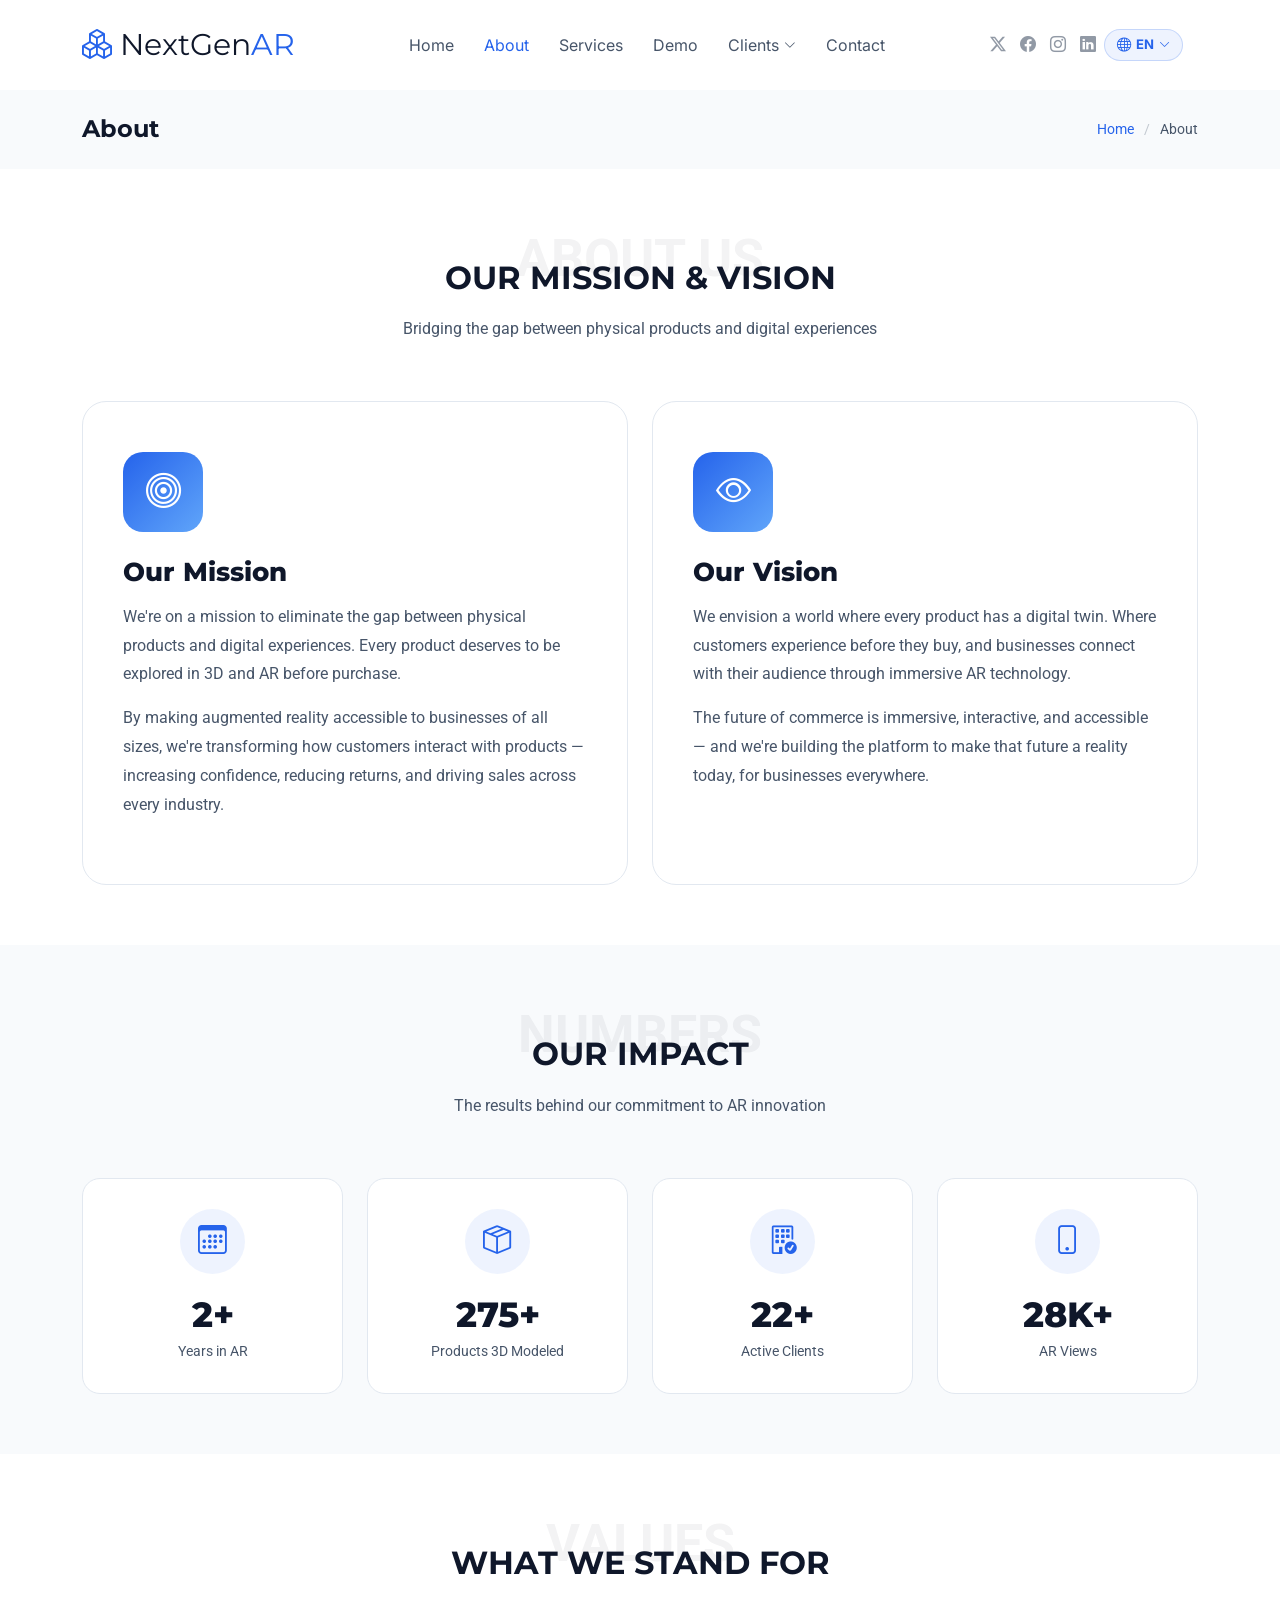
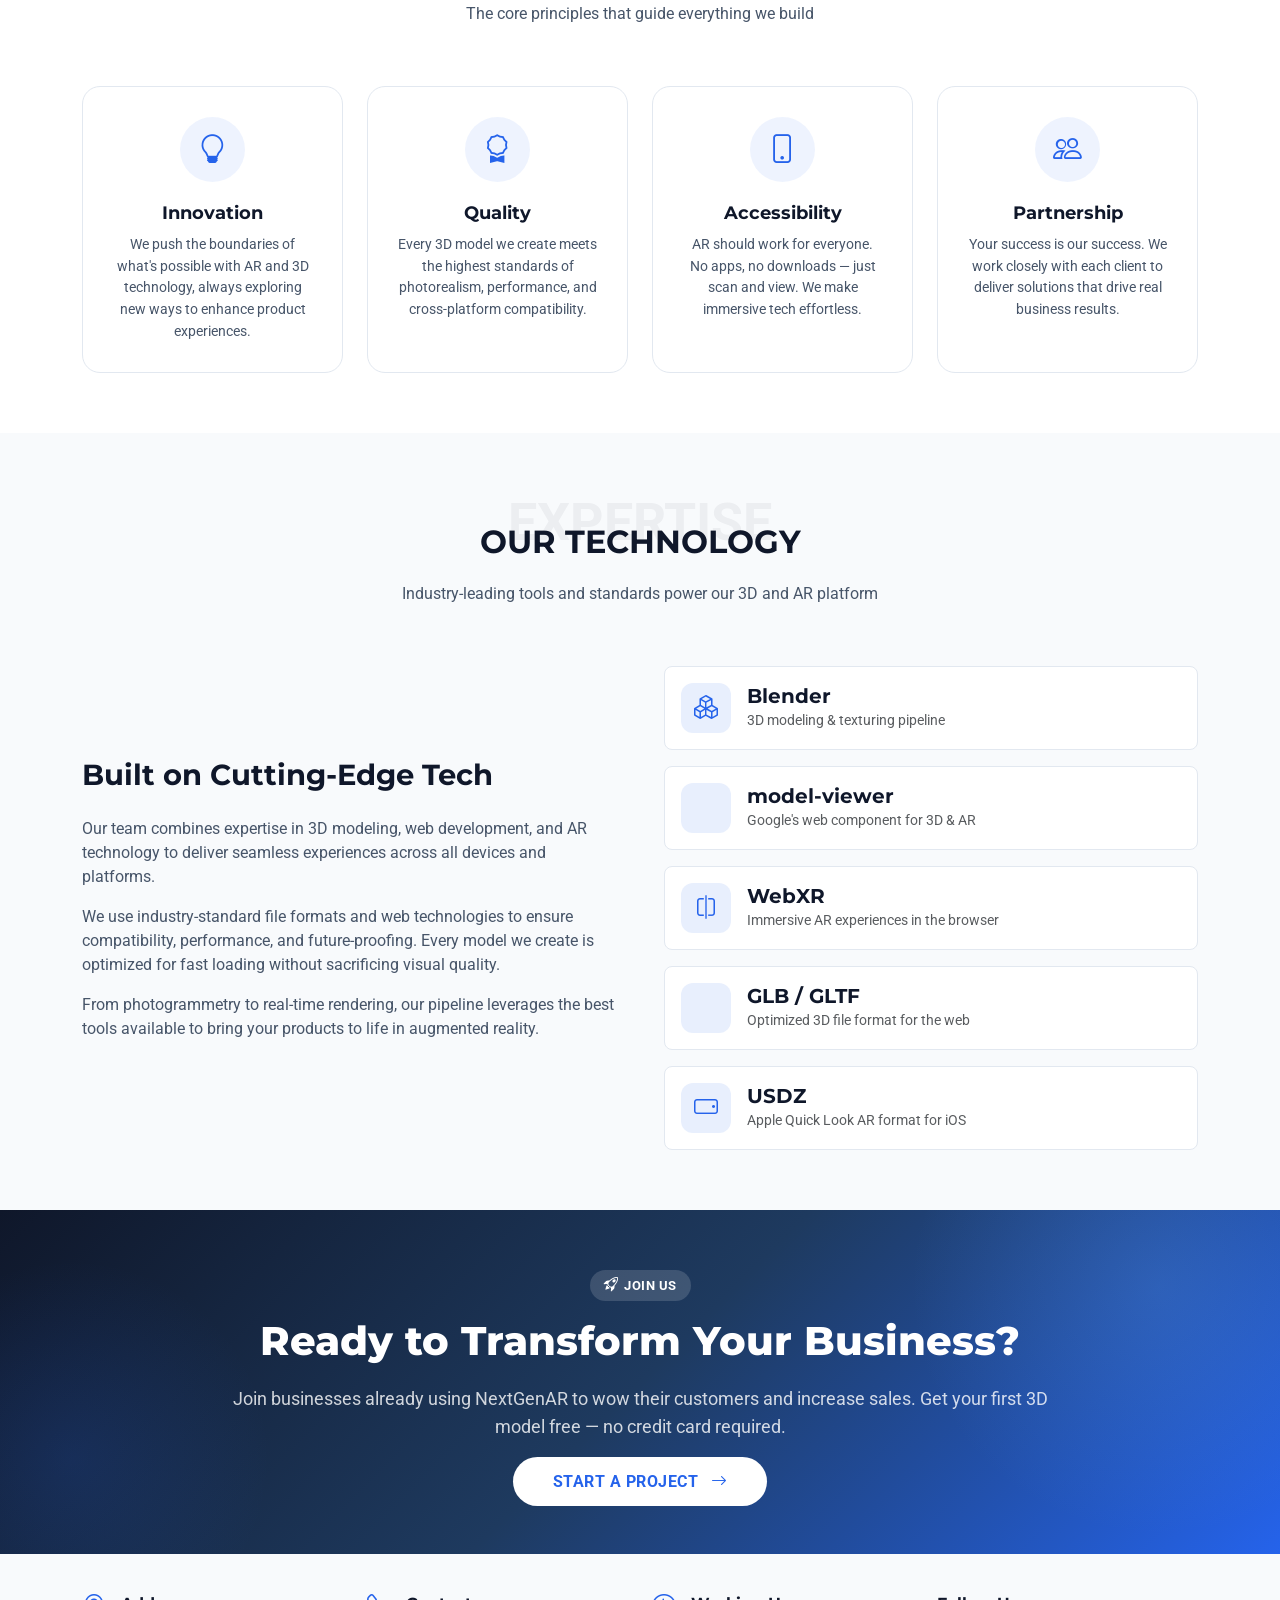
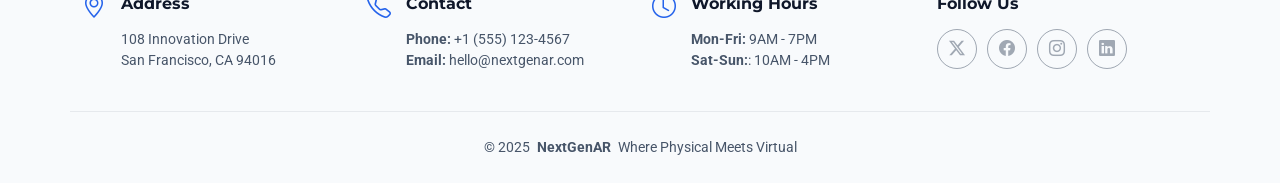
==== about.html @ 44d92f5b "Initial commit: NGAR web project" ====
<!DOCTYPE html>
<html lang="en">
<head>
  <meta charset="utf-8">
  <meta content="width=device-width, initial-scale=1.0" name="viewport">
  <title>About — NextGenAR</title>
  <meta name="description" content="Learn about NextGenAR's mission to bridge physical products and digital experiences through 3D and AR technology.">
  <meta name="keywords" content="3D visualization, augmented reality, WebAR, QR code AR, 3D product viewer, SaaS platform">

  <link href="assets/img/favicon.png" rel="icon">
  <link href="assets/img/apple-touch-icon.png" rel="apple-touch-icon">
  <link href="https://fonts.googleapis.com" rel="preconnect">
  <link href="https://fonts.gstatic.com" rel="preconnect" crossorigin>
  <link href="https://fonts.googleapis.com/css2?family=Roboto:ital,wght@0,100;0,300;0,400;0,500;0,700;0,900;1,100;1,300;1,400;1,500;1,700;1,900&family=Montserrat:ital,wght@0,100;0,200;0,300;0,400;0,500;0,600;0,700;0,800;0,900;1,100;1,200;1,300;1,400;1,500;1,600;1,700;1,800;1,900&family=Inter:wght@100;200;300;400;500;600;700;800;900&display=swap" rel="stylesheet">
  <link href="assets/vendor/bootstrap/css/bootstrap.min.css" rel="stylesheet">
  <link href="assets/vendor/bootstrap-icons/bootstrap-icons.css" rel="stylesheet">
  <link href="assets/vendor/aos/aos.css" rel="stylesheet">
  <link href="assets/vendor/glightbox/css/glightbox.min.css" rel="stylesheet">
  <link href="assets/vendor/swiper/swiper-bundle.min.css" rel="stylesheet">
  <link href="assets/css/main.css" rel="stylesheet">
</head>

<body class="about-page">

  <header id="header" class="header d-flex align-items-center sticky-top">
    <div class="container position-relative d-flex align-items-center justify-content-between">
      <a href="index.html" class="logo d-flex align-items-center me-auto me-xl-0">
        <h1 class="sitename"><i class="bi bi-boxes text-primary"></i> NextGen<span class="text-primary">AR</span></h1>
      </a>
      <nav id="navmenu" class="navmenu">
        <ul>
          <li><a href="index.html" data-i18n="nav.home">Home</a></li>
          <li><a href="about.html" class="active" data-i18n="nav.about">About</a></li>
          <li><a href="services.html" data-i18n="nav.services">Services</a></li>
          <li><a href="demo.html" data-i18n="nav.demo">Demo</a></li>
          <li class="dropdown"><a href="#"><span data-i18n="nav.clients">Clients</span> <i class="bi bi-chevron-down toggle-dropdown"></i></a>
            <ul>
              <li><a href="clients/atlas-furniture.html"><i class="bi bi-shop me-2"></i>Atlas Furniture</a></li>
              <li><a href="clients/modern-decor.html"><i class="bi bi-house-heart me-2"></i>Modern Decor</a></li>
              <li><a href="clients/luxury-home.html"><i class="bi bi-gem me-2"></i>Luxury Home</a></li>
              <li><a href="clients/auto-showroom.html"><i class="bi bi-car-front me-2"></i>Auto Showroom</a></li>
            </ul>
          </li>
          <li><a href="contact.html" data-i18n="nav.contact">Contact</a></li>
        </ul>
        <i class="mobile-nav-toggle d-xl-none bi bi-list"></i>
      </nav>
      <div class="header-social-links">
        <a href="#" class="twitter"><i class="bi bi-twitter-x"></i></a>
        <a href="#" class="facebook"><i class="bi bi-facebook"></i></a>
        <a href="#" class="instagram"><i class="bi bi-instagram"></i></a>
        <a href="#" class="linkedin"><i class="bi bi-linkedin"></i></a>
        <div class="language-switcher">
          <button class="lang-btn" type="button">
            <i class="bi bi-globe"></i>
            <span class="current-lang">EN</span>
            <i class="bi bi-chevron-down" style="font-size:0.7rem;"></i>
          </button>
          <ul class="lang-dropdown">
            <li><a href="#" data-lang="en" class="active"><span class="lang-flag">🇬🇧</span> English</a></li>
            <li><a href="#" data-lang="fr"><span class="lang-flag">🇫🇷</span> Français</a></li>
            <li><a href="#" data-lang="ar"><span class="lang-flag">🇸🇦</span> العربية</a></li>
          </ul>
        </div>
      </div>
    </div>
  </header>

  <main class="main">

    <!-- Page Title -->
    <div class="page-title light-background">
      <div class="container d-lg-flex justify-content-between align-items-center">
        <h1 class="mb-2 mb-lg-0">About</h1>
        <nav class="breadcrumbs">
          <ol>
            <li><a href="index.html">Home</a></li>
            <li class="current">About</li>
          </ol>
        </nav>
      </div>
    </div><!-- End Page Title -->

    <!-- Mission & Vision Section -->
    <section id="mission" class="section">
      <div class="container section-title" data-aos="fade-up">
        <span class="description-title">About Us</span>
        <h2>Our Mission &amp; Vision</h2>
        <p>Bridging the gap between physical products and digital experiences</p>
      </div>

      <div class="container" data-aos="fade-up" data-aos-delay="100">
        <div class="row g-4">
          <div class="col-lg-6" data-aos="fade-up" data-aos-delay="200">
            <div class="mission-card">
              <div class="mission-icon">
                <i class="bi bi-bullseye"></i>
              </div>
              <h3>Our Mission</h3>
              <p>We're on a mission to eliminate the gap between physical products and digital experiences. Every product deserves to be explored in 3D and AR before purchase.</p>
              <p>By making augmented reality accessible to businesses of all sizes, we're transforming how customers interact with products — increasing confidence, reducing returns, and driving sales across every industry.</p>
            </div>
          </div>

          <div class="col-lg-6" data-aos="fade-up" data-aos-delay="300">
            <div class="mission-card">
              <div class="mission-icon">
                <i class="bi bi-eye"></i>
              </div>
              <h3>Our Vision</h3>
              <p>We envision a world where every product has a digital twin. Where customers experience before they buy, and businesses connect with their audience through immersive AR technology.</p>
              <p>The future of commerce is immersive, interactive, and accessible — and we're building the platform to make that future a reality today, for businesses everywhere.</p>
            </div>
          </div>
        </div>
      </div>
    </section><!-- /Mission & Vision Section -->

    <!-- Stats Section -->
    <section id="stats" class="section light-background">
      <div class="container section-title" data-aos="fade-up">
        <span class="description-title">Numbers</span>
        <h2>Our Impact</h2>
        <p>The results behind our commitment to AR innovation</p>
      </div>

      <div class="container" data-aos="fade-up" data-aos-delay="100">
        <div class="row g-4">
          <div class="col-lg-3 col-md-6" data-aos="fade-up" data-aos-delay="100">
            <div class="value-card">
              <div class="value-icon"><i class="bi bi-calendar3"></i></div>
              <h4 style="font-size: 2.2rem; font-weight: 800; color: var(--heading-color); margin-bottom: 5px;"><span data-purecounter-start="0" data-purecounter-end="3" data-purecounter-duration="1" class="purecounter"></span>+</h4>
              <p>Years in AR</p>
            </div>
          </div>

          <div class="col-lg-3 col-md-6" data-aos="fade-up" data-aos-delay="200">
            <div class="value-card">
              <div class="value-icon"><i class="bi bi-box-seam"></i></div>
              <h4 style="font-size: 2.2rem; font-weight: 800; color: var(--heading-color); margin-bottom: 5px;"><span data-purecounter-start="0" data-purecounter-end="500" data-purecounter-duration="1" class="purecounter"></span>+</h4>
              <p>Products 3D Modeled</p>
            </div>
          </div>

          <div class="col-lg-3 col-md-6" data-aos="fade-up" data-aos-delay="300">
            <div class="value-card">
              <div class="value-icon"><i class="bi bi-building-check"></i></div>
              <h4 style="font-size: 2.2rem; font-weight: 800; color: var(--heading-color); margin-bottom: 5px;"><span data-purecounter-start="0" data-purecounter-end="40" data-purecounter-duration="1" class="purecounter"></span>+</h4>
              <p>Active Clients</p>
            </div>
          </div>

          <div class="col-lg-3 col-md-6" data-aos="fade-up" data-aos-delay="400">
            <div class="value-card">
              <div class="value-icon"><i class="bi bi-phone"></i></div>
              <h4 style="font-size: 2.2rem; font-weight: 800; color: var(--heading-color); margin-bottom: 5px;"><span data-purecounter-start="0" data-purecounter-end="50" data-purecounter-duration="1" class="purecounter"></span>K+</h4>
              <p>AR Views</p>
            </div>
          </div>
        </div>
      </div>
    </section><!-- /Stats Section -->

    <!-- Values Section -->
    <section id="values" class="section">
      <div class="container section-title" data-aos="fade-up">
        <span class="description-title">Values</span>
        <h2>What We Stand For</h2>
        <p>The core principles that guide everything we build</p>
      </div>

      <div class="container" data-aos="fade-up" data-aos-delay="100">
        <div class="row g-4">
          <div class="col-lg-3 col-md-6" data-aos="fade-up" data-aos-delay="100">
            <div class="value-card">
              <div class="value-icon"><i class="bi bi-lightbulb"></i></div>
              <h4>Innovation</h4>
              <p>We push the boundaries of what's possible with AR and 3D technology, always exploring new ways to enhance product experiences.</p>
            </div>
          </div>

          <div class="col-lg-3 col-md-6" data-aos="fade-up" data-aos-delay="200">
            <div class="value-card">
              <div class="value-icon"><i class="bi bi-award"></i></div>
              <h4>Quality</h4>
              <p>Every 3D model we create meets the highest standards of photorealism, performance, and cross-platform compatibility.</p>
            </div>
          </div>

          <div class="col-lg-3 col-md-6" data-aos="fade-up" data-aos-delay="300">
            <div class="value-card">
              <div class="value-icon"><i class="bi bi-phone"></i></div>
              <h4>Accessibility</h4>
              <p>AR should work for everyone. No apps, no downloads — just scan and view. We make immersive tech effortless.</p>
            </div>
          </div>

          <div class="col-lg-3 col-md-6" data-aos="fade-up" data-aos-delay="400">
            <div class="value-card">
              <div class="value-icon"><i class="bi bi-people"></i></div>
              <h4>Partnership</h4>
              <p>Your success is our success. We work closely with each client to deliver solutions that drive real business results.</p>
            </div>
          </div>
        </div>
      </div>
    </section><!-- /Values Section -->

    <!-- Technology Section -->
    <section id="technology" class="section light-background">
      <div class="container section-title" data-aos="fade-up">
        <span class="description-title">Expertise</span>
        <h2>Our Technology</h2>
        <p>Industry-leading tools and standards power our 3D and AR platform</p>
      </div>

      <div class="container" data-aos="fade-up" data-aos-delay="100">
        <div class="row g-5 align-items-center">
          <div class="col-lg-6" data-aos="fade-right" data-aos-delay="200">
            <h3 style="font-size: 1.8rem; font-weight: 700; margin-bottom: 1.5rem;">Built on Cutting-Edge Tech</h3>
            <p class="mb-3">Our team combines expertise in 3D modeling, web development, and AR technology to deliver seamless experiences across all devices and platforms.</p>
            <p class="mb-3">We use industry-standard file formats and web technologies to ensure compatibility, performance, and future-proofing. Every model we create is optimized for fast loading without sacrificing visual quality.</p>
            <p>From photogrammetry to real-time rendering, our pipeline leverages the best tools available to bring your products to life in augmented reality.</p>
          </div>

          <div class="col-lg-6" data-aos="fade-left" data-aos-delay="300">
            <div class="row g-3">
              <div class="col-12">
                <div class="d-flex align-items-center p-3 rounded-3" style="background: #fff; border: 1px solid #e2e8f0;">
                  <div class="flex-shrink-0 d-flex align-items-center justify-content-center" style="width: 50px; height: 50px; border-radius: 12px; background: rgba(37, 99, 235, 0.1); color: var(--accent-color); font-size: 1.5rem;">
                    <i class="bi bi-boxes"></i>
                  </div>
                  <div class="ms-3">
                    <h5 class="mb-0" style="font-weight: 700;">Blender</h5>
                    <small class="text-muted">3D modeling &amp; texturing pipeline</small>
                  </div>
                </div>
              </div>

              <div class="col-12">
                <div class="d-flex align-items-center p-3 rounded-3" style="background: #fff; border: 1px solid #e2e8f0;">
                  <div class="flex-shrink-0 d-flex align-items-center justify-content-center" style="width: 50px; height: 50px; border-radius: 12px; background: rgba(37, 99, 235, 0.1); color: var(--accent-color); font-size: 1.5rem;">
                    <i class="bi bi-cube"></i>
                  </div>
                  <div class="ms-3">
                    <h5 class="mb-0" style="font-weight: 700;">model-viewer</h5>
                    <small class="text-muted">Google's web component for 3D &amp; AR</small>
                  </div>
                </div>
              </div>

              <div class="col-12">
                <div class="d-flex align-items-center p-3 rounded-3" style="background: #fff; border: 1px solid #e2e8f0;">
                  <div class="flex-shrink-0 d-flex align-items-center justify-content-center" style="width: 50px; height: 50px; border-radius: 12px; background: rgba(37, 99, 235, 0.1); color: var(--accent-color); font-size: 1.5rem;">
                    <i class="bi bi-vr"></i>
                  </div>
                  <div class="ms-3">
                    <h5 class="mb-0" style="font-weight: 700;">WebXR</h5>
                    <small class="text-muted">Immersive AR experiences in the browser</small>
                  </div>
                </div>
              </div>

              <div class="col-12">
                <div class="d-flex align-items-center p-3 rounded-3" style="background: #fff; border: 1px solid #e2e8f0;">
                  <div class="flex-shrink-0 d-flex align-items-center justify-content-center" style="width: 50px; height: 50px; border-radius: 12px; background: rgba(37, 99, 235, 0.1); color: var(--accent-color); font-size: 1.5rem;">
                    <i class="bi bi-file-earmark-3d"></i>
                  </div>
                  <div class="ms-3">
                    <h5 class="mb-0" style="font-weight: 700;">GLB / GLTF</h5>
                    <small class="text-muted">Optimized 3D file format for the web</small>
                  </div>
                </div>
              </div>

              <div class="col-12">
                <div class="d-flex align-items-center p-3 rounded-3" style="background: #fff; border: 1px solid #e2e8f0;">
                  <div class="flex-shrink-0 d-flex align-items-center justify-content-center" style="width: 50px; height: 50px; border-radius: 12px; background: rgba(37, 99, 235, 0.1); color: var(--accent-color); font-size: 1.5rem;">
                    <i class="bi bi-phone-landscape"></i>
                  </div>
                  <div class="ms-3">
                    <h5 class="mb-0" style="font-weight: 700;">USDZ</h5>
                    <small class="text-muted">Apple Quick Look AR format for iOS</small>
                  </div>
                </div>
              </div>
            </div>
          </div>
        </div>
      </div>
    </section><!-- /Technology Section -->

    <!-- CTA Section -->
    <section id="cta" class="cta-section section">
      <div class="container">
        <div class="row justify-content-center text-center">
          <div class="col-lg-9 cta-content" data-aos="fade-up">
            <span class="badge-ar mb-3" style="background:rgba(255,255,255,0.15); color:#fff;"><i class="bi bi-rocket-takeoff"></i> Join Us</span>
            <h2>Ready to Transform Your Business?</h2>
            <p>Join businesses already using NextGenAR to wow their customers and increase sales. Get your first 3D model free — no credit card required.</p>
            <a href="contact.html" class="btn-cta">Start a Project <i class="bi bi-arrow-right ms-2"></i></a>
          </div>
        </div>
      </div>
    </section><!-- /CTA Section -->

  </main>

  <footer id="footer" class="footer light-background">
    <div class="container">
      <div class="row gy-3">
        <div class="col-lg-3 col-md-6 d-flex">
          <i class="bi bi-geo-alt icon"></i>
          <div class="address">
            <h4 data-i18n="footer.address">Address</h4>
            <p>108 Innovation Drive</p>
            <p>San Francisco, CA 94016</p>
            <p></p>
          </div>
        </div>
        <div class="col-lg-3 col-md-6 d-flex">
          <i class="bi bi-telephone icon"></i>
          <div>
            <h4 data-i18n="footer.contact">Contact</h4>
            <p><strong data-i18n="footer.phone">Phone:</strong> <span>+1 (555) 123-4567</span><br><strong data-i18n="footer.email">Email:</strong> <span>hello@nextgenar.com</span><br></p>
          </div>
        </div>
        <div class="col-lg-3 col-md-6 d-flex">
          <i class="bi bi-clock icon"></i>
          <div>
            <h4 data-i18n="footer.hours">Working Hours</h4>
            <p><strong data-i18n="footer.mon_fri">Mon-Fri:</strong> <span>9AM - 7PM</span><br><strong data-i18n="footer.sat_sun">Sat-Sun:</strong>: <span>10AM - 4PM</span></p>
          </div>
        </div>
        <div class="col-lg-3 col-md-6">
          <h4 data-i18n="footer.follow">Follow Us</h4>
          <div class="social-links d-flex">
            <a href="#" class="twitter"><i class="bi bi-twitter-x"></i></a>
            <a href="#" class="facebook"><i class="bi bi-facebook"></i></a>
            <a href="#" class="instagram"><i class="bi bi-instagram"></i></a>
            <a href="#" class="linkedin"><i class="bi bi-linkedin"></i></a>
          </div>
        </div>
      </div>
    </div>
    <div class="container copyright text-center mt-4">
      <p>© <span>2025</span> <strong class="px-1 sitename">NextGenAR</strong> <span data-i18n="footer.copyright">Where Physical Meets Virtual</span></p>
    </div>
  </footer>

  <!-- Scroll Top -->
  <a href="#" id="scroll-top" class="scroll-top d-flex align-items-center justify-content-center"><i class="bi bi-arrow-up-short"></i></a>

  <!-- Preloader -->
  <div id="preloader"></div>

  <!-- Vendor JS Files -->
  <script src="assets/vendor/bootstrap/js/bootstrap.bundle.min.js"></script>
  <script src="assets/vendor/php-email-form/validate.js"></script>
  <script src="assets/vendor/aos/aos.js"></script>
  <script src="assets/vendor/glightbox/js/glightbox.min.js"></script>
  <script src="assets/vendor/purecounter/purecounter_vanilla.js"></script>
  <script src="assets/vendor/swiper/swiper-bundle.min.js"></script>
  <script src="assets/vendor/imagesloaded/imagesloaded.pkgd.min.js"></script>
  <script src="assets/vendor/isotope-layout/isotope.pkgd.min.js"></script>

  <!-- Main JS File -->
  <script src="assets/js/main.js"></script>
  <script src="assets/js/nextgen-ar.js"></script>
  <script src="assets/js/i18n.js"></script>

</body>
</html>
---- assets/css/main.css ----
/**
* Template Name: Nexa
* Template URL: https://bootstrapmade.com/nexa-bootstrap-agency-template/
* Updated: Aug 19 2025 with Bootstrap v5.3.7
* Author: BootstrapMade.com
* License: https://bootstrapmade.com/license/
*/

/*--------------------------------------------------------------
# Font & Color Variables
# Help: https://bootstrapmade.com/color-system/
--------------------------------------------------------------*/

/* Bootstrap Primary Override — match accent color */
:root {
  --bs-primary: #2563eb;
  --bs-primary-rgb: 37, 99, 235;
  --bs-link-color: #2563eb;
  --bs-link-hover-color: #1d4ed8;
}

.btn-primary {
  --bs-btn-bg: #2563eb;
  --bs-btn-border-color: #2563eb;
  --bs-btn-hover-bg: #1d4ed8;
  --bs-btn-hover-border-color: #1d4ed8;
  --bs-btn-active-bg: #1d4ed8;
  --bs-btn-active-border-color: #1d4ed8;
  --bs-btn-disabled-bg: #2563eb;
  --bs-btn-disabled-border-color: #2563eb;
}

.btn-outline-primary {
  --bs-btn-color: #2563eb;
  --bs-btn-border-color: #2563eb;
  --bs-btn-hover-bg: #2563eb;
  --bs-btn-hover-border-color: #2563eb;
  --bs-btn-active-bg: #2563eb;
  --bs-btn-active-border-color: #2563eb;
}

.text-primary {
  color: #2563eb !important;
}

.bg-primary {
  background-color: #2563eb !important;
}

.border-primary {
  border-color: #2563eb !important;
}

/* Fonts */
:root {
  --default-font: "Roboto",  system-ui, -apple-system, "Segoe UI", Roboto, "Helvetica Neue", Arial, "Noto Sans", "Liberation Sans", sans-serif, "Apple Color Emoji", "Segoe UI Emoji", "Segoe UI Symbol", "Noto Color Emoji";
  --heading-font: "Montserrat",  sans-serif;
  --nav-font: "Inter",  sans-serif;
}

/* Global Colors - The following color variables are used throughout the website. Updating them here will change the color scheme of the entire website */
:root { 
  --background-color: #ffffff; /* Background color for the entire website, including individual sections */
  --default-color: #475569; /* Default color used for the majority of the text content across the entire website */
  --heading-color: #0f172a; /* Color for headings, subheadings and title throughout the website */
  --accent-color: #2563eb; /* Accent color that represents your brand on the website. It's used for buttons, links, and other elements that need to stand out */
  --surface-color: #f1f5f9; /* The surface color is used as a background of boxed elements within sections, such as cards, icon boxes, or other elements that require a visual separation from the global background. */
  --contrast-color: #ffffff; /* Contrast color for text, ensuring readability against backgrounds of accent, heading, or surface colors. */
}

/* Nav Menu Colors - The following color variables are used specifically for the navigation menu. They are separate from the global colors to allow for more customization options */
:root {
  --nav-color: #475569;  /* The default color of the main navmenu links */
  --nav-hover-color: #2563eb; /* Applied to main navmenu links when they are hovered over or active */
  --nav-mobile-background-color: #ffffff; /* Used as the background color for mobile navigation menu */
  --nav-dropdown-background-color: #ffffff; /* Used as the background color for dropdown items that appear when hovering over primary navigation items */
  --nav-dropdown-color: #475569; /* Used for navigation links of the dropdown items in the navigation menu. */
  --nav-dropdown-hover-color: #2563eb; /* Similar to --nav-hover-color, this color is applied to dropdown navigation links when they are hovered over. */
}

/* Color Presets - These classes override global colors when applied to any section or element, providing reuse of the sam color scheme. */

.light-background {
  --background-color: #f8fafc;
  --surface-color: #ffffff;
}

.dark-background {
  --background-color: #0f172a;
  --default-color: #ffffff;
  --heading-color: #ffffff;
  --surface-color: #1e293b;
  --contrast-color: #ffffff;
}

/* Smooth scroll */
:root {
  scroll-behavior: smooth;
}

/*--------------------------------------------------------------
# General Styling & Shared Classes
--------------------------------------------------------------*/
body {
  color: var(--default-color);
  background-color: var(--background-color);
  font-family: var(--default-font);
}

a {
  color: var(--accent-color);
  text-decoration: none;
  transition: 0.3s;
}

a:hover {
  color: color-mix(in srgb, var(--accent-color), transparent 25%);
  text-decoration: none;
}

h1,
h2,
h3,
h4,
h5,
h6 {
  color: var(--heading-color);
  font-family: var(--heading-font);
}

/* PHP Email Form Messages
------------------------------*/
.php-email-form .error-message {
  display: none;
  background: #df1529;
  color: #ffffff;
  text-align: left;
  padding: 15px;
  margin-bottom: 24px;
  font-weight: 600;
}

.php-email-form .sent-message {
  display: none;
  color: #ffffff;
  background: #059652;
  text-align: center;
  padding: 15px;
  margin-bottom: 24px;
  font-weight: 600;
}

.php-email-form .loading {
  display: none;
  background: var(--surface-color);
  text-align: center;
  padding: 15px;
  margin-bottom: 24px;
}

.php-email-form .loading:before {
  content: "";
  display: inline-block;
  border-radius: 50%;
  width: 24px;
  height: 24px;
  margin: 0 10px -6px 0;
  border: 3px solid var(--accent-color);
  border-top-color: var(--surface-color);
  animation: php-email-form-loading 1s linear infinite;
}

/* Formspree Messages
------------------------------*/
.form-success-msg {
  display: none;
  color: #ffffff;
  background: #059652;
  text-align: center;
  padding: 15px;
  margin-bottom: 24px;
  font-weight: 600;
}

.form-error-msg {
  display: none;
  background: #df1529;
  color: #ffffff;
  text-align: left;
  padding: 15px;
  margin-bottom: 24px;
  font-weight: 600;
}

.fs-field-error {
  display: block;
  color: #df1529;
  font-size: 0.85rem;
  margin-top: 4px;
  margin-bottom: 8px;
}

@keyframes php-email-form-loading {
  0% {
    transform: rotate(0deg);
  }

  100% {
    transform: rotate(360deg);
  }
}

/*--------------------------------------------------------------
# Global Header
--------------------------------------------------------------*/
.header {
  --background-color: #ffffff;
  color: var(--default-color);
  background-color: var(--background-color);
  padding: 15px 0;
  transition: all 0.5s;
  z-index: 997;
}

.header .logo {
  line-height: 1;
}

.header .logo img {
  max-height: 36px;
  margin-right: 8px;
}

.header .logo h1 {
  font-size: 30px;
  margin: 0;
  font-weight: 400;
  color: var(--heading-color);
}

.header .header-social-links {
  padding-right: 15px;
  display: flex;
  align-items: center;
  gap: 8px;
}

/* Language Switcher */
.header .language-switcher {
  position: relative;
  display: inline-flex;
  align-items: center;
}

.header .lang-btn {
  display: inline-flex;
  align-items: center;
  gap: 5px;
  background: rgba(37, 99, 235, 0.08);
  border: 1px solid rgba(37, 99, 235, 0.2);
  color: var(--accent-color);
  padding: 5px 12px;
  border-radius: 50px;
  font-size: 0.82rem;
  font-weight: 600;
  cursor: pointer;
  transition: all 0.3s ease;
  font-family: var(--nav-font);
  white-space: nowrap;
}

.header .lang-btn:hover {
  background: var(--accent-color);
  color: #fff;
  border-color: var(--accent-color);
}

.header .lang-btn i {
  font-size: 0.9rem;
  line-height: 1;
}

.header .lang-btn .current-lang {
  font-weight: 700;
  text-transform: uppercase;
}

.header .lang-dropdown {
  position: absolute;
  top: 100%;
  right: 0;
  margin-top: 8px;
  background: #fff;
  border: 1px solid #e2e8f0;
  border-radius: 12px;
  box-shadow: 0 15px 40px rgba(0, 0, 0, 0.12);
  list-style: none;
  padding: 6px;
  margin: 0;
  min-width: 150px;
  opacity: 0;
  visibility: hidden;
  transform: translateY(-10px);
  transition: all 0.3s ease;
  z-index: 999;
}

.header .lang-dropdown.active {
  opacity: 1;
  visibility: visible;
  transform: translateY(0);
}

.header .lang-dropdown li a {
  display: flex;
  align-items: center;
  gap: 10px;
  padding: 8px 14px;
  border-radius: 8px;
  font-size: 0.88rem;
  font-weight: 500;
  color: var(--default-color);
  transition: all 0.2s ease;
  cursor: pointer;
}

.header .lang-dropdown li a:hover {
  background: rgba(37, 99, 235, 0.08);
  color: var(--accent-color);
}

.header .lang-dropdown li a.active {
  background: rgba(37, 99, 235, 0.1);
  color: var(--accent-color);
  font-weight: 700;
}

.header .lang-dropdown li a .lang-flag {
  font-size: 1.1rem;
}

/* RTL Support for Arabic */
[dir="rtl"] {
  text-align: right;
}

[dir="rtl"] .header .header-social-links {
  padding-right: 0;
  padding-left: 15px;
  flex-direction: row-reverse;
}

[dir="rtl"] .navmenu ul {
  flex-direction: row-reverse;
}

[dir="rtl"] .hero-content {
  text-align: right;
}

[dir="rtl"] .hero-btns {
  flex-direction: row-reverse;
}

[dir="rtl"] .section-title {
  text-align: right;
}

[dir="rtl"] .footer .row {
  text-align: right;
}

@media (max-width: 1200px) {
  .header .lang-btn {
    font-size: 0.78rem;
    padding: 4px 10px;
  }
}

@media (max-width: 768px) {
  .header .lang-btn .current-lang {
    display: none;
  }

  .header .lang-btn {
    padding: 6px 10px;
  }

  .header .lang-btn i.bi-globe {
    font-size: 1rem;
  }
}

.header .header-social-links a {
  color: color-mix(in srgb, var(--default-color), transparent 40%);
  padding-left: 6px;
  display: inline-block;
  transition: 0.3s;
  font-size: 16px;
}

.header .header-social-links a:hover {
  color: var(--accent-color);
}

.header .header-social-links a i {
  line-height: 0px;
}

@media (max-width: 1200px) {
  .header .logo {
    order: 1;
  }

  .header .header-social-links {
    order: 2;
  }

  .header .navmenu {
    order: 3;
  }
}

.scrolled .header {
  backdrop-filter: blur(10px);
  -webkit-backdrop-filter: blur(10px);
  border-bottom: 1px solid color-mix(in srgb, var(--default-color), transparent 80%);
}

/* Global Header on Scroll
------------------------------*/
.scrolled .header {
  --background-color: rgba(255, 255, 255, 0.8);
}

/*--------------------------------------------------------------
# Navigation Menu
--------------------------------------------------------------*/
/* Navmenu - Desktop */
@media (min-width: 1200px) {
  .navmenu {
    padding: 0;
  }

  .navmenu ul {
    margin: 0;
    padding: 0;
    display: flex;
    list-style: none;
    align-items: center;
  }

  .navmenu li {
    position: relative;
  }

  .navmenu a,
  .navmenu a:focus {
    color: var(--nav-color);
    padding: 18px 15px;
    font-size: 16px;
    font-family: var(--nav-font);
    font-weight: 400;
    display: flex;
    align-items: center;
    justify-content: space-between;
    white-space: nowrap;
    transition: 0.3s;
  }

  .navmenu a i,
  .navmenu a:focus i {
    font-size: 12px;
    line-height: 0;
    margin-left: 5px;
    transition: 0.3s;
  }

  .navmenu li:last-child a {
    padding-right: 0;
  }

  .navmenu li:hover>a,
  .navmenu .active,
  .navmenu .active:focus {
    color: var(--nav-hover-color);
  }

  .navmenu .dropdown ul {
    margin: 0;
    padding: 10px 0;
    background: var(--nav-dropdown-background-color);
    display: block;
    position: absolute;
    visibility: hidden;
    left: 14px;
    top: 130%;
    opacity: 0;
    transition: 0.3s;
    border-radius: 4px;
    z-index: 99;
    box-shadow: 0px 0px 30px rgba(0, 0, 0, 0.1);
  }

  .navmenu .dropdown ul li {
    min-width: 200px;
  }

  .navmenu .dropdown ul a {
    padding: 10px 20px;
    font-size: 15px;
    text-transform: none;
    color: var(--nav-dropdown-color);
  }

  .navmenu .dropdown ul a i {
    font-size: 12px;
  }

  .navmenu .dropdown ul a:hover,
  .navmenu .dropdown ul .active:hover,
  .navmenu .dropdown ul li:hover>a {
    color: var(--nav-dropdown-hover-color);
  }

  .navmenu .dropdown:hover>ul {
    opacity: 1;
    top: 100%;
    visibility: visible;
  }

  .navmenu .dropdown .dropdown ul {
    top: 0;
    left: -90%;
    visibility: hidden;
  }

  .navmenu .dropdown .dropdown:hover>ul {
    opacity: 1;
    top: 0;
    left: -100%;
    visibility: visible;
  }
}

/* Navmenu - Mobile */
@media (max-width: 1199px) {
  .mobile-nav-toggle {
    color: var(--nav-color);
    font-size: 28px;
    line-height: 0;
    margin-right: 10px;
    cursor: pointer;
    transition: color 0.3s;
  }

  .navmenu {
    padding: 0;
    z-index: 9997;
  }

  .navmenu ul {
    display: none;
    list-style: none;
    position: absolute;
    inset: 60px 20px 20px 20px;
    padding: 10px 0;
    margin: 0;
    border-radius: 6px;
    background-color: var(--nav-mobile-background-color);
    overflow-y: auto;
    transition: 0.3s;
    z-index: 9998;
    box-shadow: 0px 0px 30px rgba(0, 0, 0, 0.1);
  }

  .navmenu a,
  .navmenu a:focus {
    color: var(--nav-dropdown-color);
    padding: 10px 20px;
    font-family: var(--nav-font);
    font-size: 17px;
    font-weight: 500;
    display: flex;
    align-items: center;
    justify-content: space-between;
    white-space: nowrap;
    transition: 0.3s;
  }

  .navmenu a i,
  .navmenu a:focus i {
    font-size: 12px;
    line-height: 0;
    margin-left: 5px;
    width: 30px;
    height: 30px;
    display: flex;
    align-items: center;
    justify-content: center;
    border-radius: 50%;
    transition: 0.3s;
    background-color: color-mix(in srgb, var(--accent-color), transparent 90%);
  }

  .navmenu a i:hover,
  .navmenu a:focus i:hover {
    background-color: var(--accent-color);
    color: var(--contrast-color);
  }

  .navmenu a:hover,
  .navmenu .active,
  .navmenu .active:focus {
    color: var(--nav-dropdown-hover-color);
  }

  .navmenu .active i,
  .navmenu .active:focus i {
    background-color: var(--accent-color);
    color: var(--contrast-color);
    transform: rotate(180deg);
  }

  .navmenu .dropdown ul {
    position: static;
    display: none;
    z-index: 99;
    padding: 10px 0;
    margin: 10px 20px;
    background-color: var(--nav-dropdown-background-color);
    border: 1px solid color-mix(in srgb, var(--default-color), transparent 90%);
    box-shadow: none;
    transition: all 0.5s ease-in-out;
  }

  .navmenu .dropdown ul ul {
    background-color: rgba(37, 99, 235, 0.05);
  }

  .navmenu .dropdown>.dropdown-active {
    display: block;
    background-color: rgba(37, 99, 235, 0.02);
  }

  .mobile-nav-active {
    overflow: hidden;
  }

  .mobile-nav-active .mobile-nav-toggle {
    color: #fff;
    position: absolute;
    font-size: 32px;
    top: 15px;
    right: 15px;
    margin-right: 0;
    z-index: 9999;
  }

  .mobile-nav-active .navmenu {
    position: fixed;
    overflow: hidden;
    inset: 0;
    background: rgba(15, 23, 42, 0.8);
    transition: 0.3s;
  }

  .mobile-nav-active .navmenu>ul {
    display: block;
  }
}

/*--------------------------------------------------------------
# Global Footer
--------------------------------------------------------------*/
.footer {
  color: var(--default-color);
  background-color: var(--background-color);
  font-size: 14px;
  padding: 40px 0 0 0;
  position: relative;
}

.footer .icon {
  color: var(--accent-color);
  margin-right: 15px;
  font-size: 24px;
  line-height: 0;
}

.footer h4 {
  font-size: 16px;
  font-weight: 700;
  margin-bottom: 15px;
}

.footer .address p {
  margin-bottom: 0px;
}

.footer .social-links a {
  display: flex;
  align-items: center;
  justify-content: center;
  width: 40px;
  height: 40px;
  border-radius: 50%;
  border: 1px solid color-mix(in srgb, var(--default-color), transparent 50%);
  font-size: 16px;
  color: color-mix(in srgb, var(--default-color), transparent 50%);
  margin-right: 10px;
  transition: 0.3s;
}

.footer .social-links a:hover {
  color: var(--accent-color);
  border-color: var(--accent-color);
}

.footer .copyright {
  padding: 25px 0;
  border-top: 1px solid color-mix(in srgb, var(--default-color), transparent 90%);
}

.footer .copyright p {
  margin-bottom: 0;
}

.footer .credits {
  margin-top: 5px;
  font-size: 13px;
}

/*--------------------------------------------------------------
# Preloader
--------------------------------------------------------------*/
#preloader {
  position: fixed;
  inset: 0;
  z-index: 999999;
  overflow: hidden;
  background: var(--background-color);
  transition: all 0.6s ease-out;
}

#preloader:before {
  content: "";
  position: fixed;
  top: calc(50% - 30px);
  left: calc(50% - 30px);
  border: 6px solid #ffffff;
  border-color: var(--accent-color) transparent var(--accent-color) transparent;
  border-radius: 50%;
  width: 60px;
  height: 60px;
  animation: animate-preloader 1.5s linear infinite;
}

@keyframes animate-preloader {
  0% {
    transform: rotate(0deg);
  }

  100% {
    transform: rotate(360deg);
  }
}

/*--------------------------------------------------------------
# Scroll Top Button
--------------------------------------------------------------*/
.scroll-top {
  position: fixed;
  visibility: hidden;
  opacity: 0;
  right: 15px;
  bottom: -15px;
  z-index: 99999;
  background-color: var(--accent-color);
  width: 44px;
  height: 44px;
  border-radius: 50px;
  transition: all 0.4s;
}

.scroll-top i {
  font-size: 24px;
  color: var(--contrast-color);
  line-height: 0;
}

.scroll-top:hover {
  background-color: color-mix(in srgb, var(--accent-color), transparent 20%);
  color: var(--contrast-color);
}

.scroll-top.active {
  visibility: visible;
  opacity: 1;
  bottom: 15px;
}

/*--------------------------------------------------------------
# Disable aos animation delay on mobile devices
--------------------------------------------------------------*/
@media screen and (max-width: 768px) {
  [data-aos-delay] {
    transition-delay: 0 !important;
  }
}

/*--------------------------------------------------------------
# Global Page Titles & Breadcrumbs
--------------------------------------------------------------*/
.page-title {
  color: var(--default-color);
  background-color: var(--background-color);
  padding: 25px 0;
  position: relative;
}

.page-title h1 {
  font-size: 24px;
  font-weight: 700;
}

.page-title .breadcrumbs ol {
  display: flex;
  flex-wrap: wrap;
  list-style: none;
  padding: 0;
  margin: 0;
  font-size: 14px;
  font-weight: 400;
}

.page-title .breadcrumbs ol li+li {
  padding-left: 10px;
}

.page-title .breadcrumbs ol li+li::before {
  content: "/";
  display: inline-block;
  padding-right: 10px;
  color: color-mix(in srgb, var(--default-color), transparent 70%);
}

/*--------------------------------------------------------------
# Global Sections
--------------------------------------------------------------*/
section,
.section {
  color: var(--default-color);
  background-color: var(--background-color);
  padding: 60px 0;
  scroll-margin-top: 90px;
  overflow: clip;
}

@media (max-width: 1199px) {

  section,
  .section {
    scroll-margin-top: 66px;
  }
}

/*--------------------------------------------------------------
# Global Section Titles
--------------------------------------------------------------*/
.section-title {
  text-align: center;
  padding: 30px 0;
  margin-bottom: 30px;
  position: relative;
}

.section-title h2 {
  font-size: 32px;
  font-weight: 700;
  text-transform: uppercase;
  margin-bottom: 20px;
  padding-bottom: 0;
  position: relative;
  z-index: 2;
}

.section-title span {
  position: absolute;
  top: 4px;
  color: color-mix(in srgb, var(--heading-color), transparent 95%);
  left: 0;
  right: 0;
  z-index: 1;
  font-weight: 700;
  font-size: 52px;
  text-transform: uppercase;
  line-height: 1;
}

.section-title p {
  margin-bottom: 0;
  position: relative;
  z-index: 2;
}

@media (max-width: 575px) {
  .section-title h2 {
    font-size: 28px;
    margin-bottom: 15px;
  }

  .section-title span {
    font-size: 38px;
  }
}

/*--------------------------------------------------------------
# Hero Section
--------------------------------------------------------------*/
.hero {
  position: relative;
  min-height: 100vh;
  display: flex;
  align-items: center;
  padding: 80px;
  overflow: hidden;
}

.hero .hero-background {
  position: absolute;
  top: 0;
  left: 0;
  width: 100%;
  height: 100%;
  background: linear-gradient(135deg, color-mix(in srgb, var(--accent-color), transparent 95%) 0%, color-mix(in srgb, var(--heading-color), transparent 97%) 100%);
  z-index: -2;
}

.hero .hero-background::before {
  content: "";
  position: absolute;
  top: 0;
  left: 0;
  width: 100%;
  height: 100%;
  background-image: url("../img/bg/abstract-bg-3.webp");
  background-size: cover;
  background-position: center;
  opacity: 0.1;
  z-index: -1;
}

.hero .hero-overlay {
  position: absolute;
  top: 0;
  left: 0;
  width: 100%;
  height: 100%;
  background: radial-gradient(circle at 30% 20%, color-mix(in srgb, var(--accent-color), transparent 90%) 0%, transparent 50%);
  z-index: -1;
}

.hero .hero-content {
  margin-bottom: 4rem;
}

.hero .hero-content h1 {
  font-size: 4rem;
  font-weight: 800;
  margin-bottom: 2rem;
  line-height: 1.1;
  color: var(--heading-color);
  letter-spacing: -0.02em;
}

@media (max-width: 992px) {
  .hero .hero-content h1 {
    font-size: 3rem;
  }
}

@media (max-width: 768px) {
  .hero .hero-content h1 {
    font-size: 2.5rem;
  }
}

@media (max-width: 576px) {
  .hero .hero-content h1 {
    font-size: 2rem;
  }
}

.hero .hero-content p {
  font-size: 1.25rem;
  margin-bottom: 2.5rem;
  color: color-mix(in srgb, var(--default-color), transparent 20%);
  line-height: 1.6;
  max-width: 600px;
  margin-left: auto;
  margin-right: auto;
}

@media (max-width: 768px) {
  .hero .hero-content p {
    font-size: 1.1rem;
  }
}

.hero .hero-content .hero-btns {
  display: flex;
  gap: 1.5rem;
  justify-content: center;
  align-items: center;
}

@media (max-width: 576px) {
  .hero .hero-content .hero-btns {
    flex-direction: column;
    gap: 1rem;
  }
}

.hero .hero-content .hero-btns .btn {
  padding: 15px 35px;
  font-weight: 600;
  border-radius: 50px;
  transition: all 0.3s ease;
  font-size: 1rem;
  text-transform: uppercase;
  letter-spacing: 0.5px;
}

@media (max-width: 576px) {
  .hero .hero-content .hero-btns .btn {
    width: 100%;
    max-width: 280px;
  }
}

.hero .hero-content .hero-btns .btn-primary {
  background-color: var(--accent-color);
  border-color: var(--accent-color);
  color: var(--contrast-color);
  box-shadow: 0 8px 25px color-mix(in srgb, var(--accent-color), transparent 70%);
}

.hero .hero-content .hero-btns .btn-primary:hover {
  background-color: color-mix(in srgb, var(--accent-color), #000 15%);
  border-color: color-mix(in srgb, var(--accent-color), #000 15%);
  transform: translateY(-2px);
  box-shadow: 0 12px 35px color-mix(in srgb, var(--accent-color), transparent 60%);
}

.hero .hero-content .hero-btns .btn-outline {
  background-color: transparent;
  border: 2px solid var(--default-color);
  color: var(--default-color);
  display: flex;
  align-items: center;
  gap: 0.5rem;
}

.hero .hero-content .hero-btns .btn-outline i {
  font-size: 1.2rem;
}

.hero .hero-content .hero-btns .btn-outline:hover {
  transform: translateY(-2px);
}

.hero .hero-image-container {
  margin-bottom: 4rem;
  position: relative;
}

.hero .hero-image-container .hero-image {
  position: relative;
  border-radius: 25px;
  overflow: hidden;
  box-shadow: 0 25px 60px color-mix(in srgb, var(--default-color), transparent 85%);
}

.hero .hero-image-container .hero-image img {
  width: 100%;
  height: auto;
  border-radius: 25px;
  transition: transform 0.6s ease;
}

.hero .hero-image-container .hero-image img:hover {
  transform: scale(1.05);
}

.hero .hero-image-container .hero-image .image-decoration {
  position: absolute;
  top: -20px;
  right: -20px;
  width: 80px;
  height: 80px;
  background: linear-gradient(45deg, var(--accent-color), color-mix(in srgb, var(--accent-color), #fff 30%));
  border-radius: 50%;
  opacity: 0.8;
  z-index: 1;
}

.hero .hero-image-container .hero-image .image-decoration::before {
  content: "";
  position: absolute;
  top: 50%;
  left: 50%;
  transform: translate(-50%, -50%);
  width: 40px;
  height: 40px;
  border: 3px solid var(--contrast-color);
  border-radius: 50%;
}

@media (max-width: 768px) {
  .hero .hero-image-container .hero-image .image-decoration {
    width: 60px;
    height: 60px;
    top: -15px;
    right: -15px;
  }

  .hero .hero-image-container .hero-image .image-decoration::before {
    width: 30px;
    height: 30px;
  }
}

.hero .hero-stats {
  display: grid;
  grid-template-columns: repeat(auto-fit, minmax(200px, 1fr));
  gap: 2rem;
  text-align: center;
}

@media (max-width: 768px) {
  .hero .hero-stats {
    grid-template-columns: repeat(2, 1fr);
    gap: 1.5rem;
  }
}

@media (max-width: 576px) {
  .hero .hero-stats {
    grid-template-columns: 1fr;
  }
}

.hero .hero-stats .stat-item {
  padding: 2rem 1rem;
  background-color: var(--surface-color);
  border-radius: 15px;
  box-shadow: 0 10px 30px color-mix(in srgb, var(--default-color), transparent 90%);
  transition: all 0.3s ease;
  border: 1px solid color-mix(in srgb, var(--default-color), transparent 90%);
}

.hero .hero-stats .stat-item:hover {
  transform: translateY(-5px);
  box-shadow: 0 20px 45px color-mix(in srgb, var(--default-color), transparent 85%);
}

.hero .hero-stats .stat-item .stat-icon {
  width: 60px;
  height: 60px;
  background: linear-gradient(135deg, var(--accent-color), color-mix(in srgb, var(--accent-color), #fff 20%));
  border-radius: 50%;
  display: flex;
  align-items: center;
  justify-content: center;
  margin: 0 auto 1rem;
}

.hero .hero-stats .stat-item .stat-icon i {
  font-size: 1.5rem;
  color: var(--contrast-color);
}

.hero .hero-stats .stat-item h3 {
  font-size: 2.5rem;
  font-weight: 800;
  color: var(--heading-color);
  margin-bottom: 0.5rem;
  line-height: 1;
}

@media (max-width: 768px) {
  .hero .hero-stats .stat-item h3 {
    font-size: 2rem;
  }
}

.hero .hero-stats .stat-item p {
  font-size: 0.95rem;
  margin-bottom: 0;
  color: color-mix(in srgb, var(--default-color), transparent 30%);
  font-weight: 500;
}

@media (max-width: 992px) {
  .hero {
    padding: 100px 0 60px;
    min-height: auto;
  }

  .hero .hero-content {
    margin-bottom: 3rem;
  }

  .hero .hero-content h1 {
    margin-bottom: 1.5rem;
  }

  .hero .hero-content p {
    margin-bottom: 2rem;
  }

  .hero .hero-image-container {
    margin-bottom: 3rem;
  }
}

/*--------------------------------------------------------------
# About Section
--------------------------------------------------------------*/
.about .image-wrapper {
  position: relative;
}

.about .image-wrapper .image-box {
  position: relative;
  border-radius: 20px;
  overflow: hidden;
  box-shadow: 0 15px 35px rgba(0, 0, 0, 0.1);
}

.about .image-wrapper .image-box img {
  transition: 0.5s transform;
}

.about .image-wrapper .image-box:hover img {
  transform: scale(1.05);
}

.about .image-wrapper .experience-box {
  position: absolute;
  bottom: -30px;
  right: 30px;
  background-color: var(--accent-color);
  color: var(--contrast-color);
  padding: 25px;
  border-radius: 15px;
  text-align: center;
  box-shadow: 0 10px 30px color-mix(in srgb, var(--accent-color), transparent 70%);
}

.about .image-wrapper .experience-box .years {
  font-size: 2.5rem;
  font-weight: 700;
  line-height: 1;
  font-family: var(--heading-font);
}

.about .image-wrapper .experience-box .text {
  font-size: 0.9rem;
  margin-top: 5px;
  line-height: 1.2;
}

.about .content {
  padding-left: 2rem;
}

@media (max-width: 991.98px) {
  .about .content {
    padding-left: 0;
    margin-top: 10px;
  }
}

.about .content .section-header {
  margin-bottom: 2rem;
}

.about .content .section-header .subtitle {
  display: inline-block;
  background-color: color-mix(in srgb, var(--accent-color), transparent 90%);
  color: var(--accent-color);
  padding: 5px 15px;
  border-radius: 50px;
  font-size: 0.9rem;
  margin-bottom: 1rem;
}

.about .content .section-header h2 {
  font-size: 2.5rem;
  margin-bottom: 0;
  font-weight: 700;
}

@media (max-width: 767.98px) {
  .about .content .section-header h2 {
    font-size: 2rem;
  }
}

.about .content .highlight-text {
  font-size: 1.1rem;
  color: color-mix(in srgb, var(--heading-color), transparent 20%);
  margin-bottom: 2rem;
  font-weight: 500;
}

.about .content .features-list {
  margin-bottom: 2.5rem;
}

.about .content .features-list .feature-item {
  display: flex;
  gap: 1.5rem;
  margin-bottom: 2rem;
}

.about .content .features-list .feature-item:last-child {
  margin-bottom: 0;
}

.about .content .features-list .feature-item .icon-box {
  flex-shrink: 0;
  width: 50px;
  height: 50px;
  border-radius: 12px;
  background-color: color-mix(in srgb, var(--accent-color), transparent 92%);
  color: var(--accent-color);
  display: flex;
  align-items: center;
  justify-content: center;
  font-size: 1.5rem;
  transition: 0.3s;
}

.about .content .features-list .feature-item .icon-box:hover {
  background-color: var(--accent-color);
  color: var(--contrast-color);
  transform: translateY(-5px);
}

.about .content .features-list .feature-item .text h4 {
  font-size: 1.2rem;
  margin-bottom: 0.5rem;
  font-weight: 600;
}

.about .content .features-list .feature-item .text p {
  margin-bottom: 0;
  color: color-mix(in srgb, var(--default-color), transparent 20%);
}

.about .content .cta-buttons {
  display: flex;
  gap: 1rem;
  flex-wrap: wrap;
}

.about .content .cta-buttons .btn-get-started {
  background-color: var(--accent-color);
  color: var(--contrast-color);
  padding: 12px 32px;
  border-radius: 50px;
  font-weight: 500;
  transition: 0.3s;
  display: grid;
  place-items: center;
}

.about .content .cta-buttons .btn-get-started:hover {
  background-color: color-mix(in srgb, var(--accent-color), transparent 20%);
  transform: translateY(-3px);
}

.about .content .cta-buttons .btn-learn-more {
  background-color: transparent;
  color: var(--accent-color);
  padding: 12px 32px;
  border-radius: 50px;
  font-weight: 500;
  border: 2px solid color-mix(in srgb, var(--accent-color), transparent 80%);
  transition: 0.3s;
}

.about .content .cta-buttons .btn-learn-more:hover {
  border-color: var(--accent-color);
  background-color: color-mix(in srgb, var(--accent-color), transparent 95%);
  transform: translateY(-3px);
}

/*--------------------------------------------------------------
# Services Section
--------------------------------------------------------------*/
.services .services-container {
  margin-bottom: 60px;
}

.services .services-container .service-item {
  display: flex;
  background-color: var(--surface-color);
  border-radius: 16px;
  overflow: hidden;
  position: relative;
  box-shadow: 0 10px 30px color-mix(in srgb, var(--accent-color), transparent 92%);
  transition: all 0.4s ease;
  height: 100%;
}

.services .services-container .service-item:hover {
  transform: translateY(-8px);
  box-shadow: 0 15px 40px color-mix(in srgb, var(--accent-color), transparent 85%);
}

.services .services-container .service-item:hover .service-icon {
  background-color: var(--accent-color);
  color: var(--contrast-color);
}

.services .services-container .service-item:hover .service-link {
  color: var(--accent-color);
}

.services .services-container .service-item:hover .service-link i {
  transform: translateX(5px);
}

.services .services-container .service-item .service-icon {
  flex: 0 0 90px;
  display: flex;
  align-items: center;
  justify-content: center;
  background-color: color-mix(in srgb, var(--accent-color), transparent 90%);
  color: var(--accent-color);
  font-size: 2rem;
  transition: all 0.3s ease;
}

.services .services-container .service-item .service-content {
  padding: 30px;
  position: relative;
}

.services .services-container .service-item .service-number {
  position: absolute;
  top: 20px;
  right: 20px;
  font-size: 4rem;
  font-weight: 800;
  color: color-mix(in srgb, var(--heading-color), transparent 90%);
  line-height: 1;
  opacity: 0.5;
  z-index: 1;
}

.services .services-container .service-item .service-title {
  font-size: 1.4rem;
  font-weight: 700;
  margin-bottom: 15px;
  color: var(--heading-color);
  position: relative;
  z-index: 2;
}

.services .services-container .service-item .service-text {
  font-size: 0.95rem;
  line-height: 1.7;
  margin-bottom: 20px;
  color: color-mix(in srgb, var(--default-color), transparent 20%);
  position: relative;
  z-index: 2;
}

.services .services-container .service-item .service-link {
  display: inline-flex;
  align-items: center;
  gap: 8px;
  font-weight: 600;
  font-size: 0.9rem;
  color: color-mix(in srgb, var(--accent-color), transparent 20%);
  transition: all 0.3s ease;
  position: relative;
  z-index: 2;
}

.services .services-container .service-item .service-link i {
  transition: transform 0.3s ease;
}

.services .cta-wrapper .cta-box {
  background: linear-gradient(135deg, color-mix(in srgb, var(--accent-color), transparent 15%), color-mix(in srgb, var(--accent-color), transparent 5%));
  border-radius: 20px;
  padding: 40px;
  position: relative;
  overflow: hidden;
  box-shadow: 0 15px 40px color-mix(in srgb, var(--default-color), transparent 85%);
}

.services .cta-wrapper .cta-box::before {
  content: "";
  position: absolute;
  top: 0;
  left: 0;
  width: 100%;
  height: 100%;
  background: url("assets/img/bg/dotted-world-1.webp");
  background-size: cover;
  opacity: 0.05;
  z-index: 1;
}

.services .cta-wrapper .cta-box .cta-image {
  position: relative;
  z-index: 2;
}

.services .cta-wrapper .cta-box .cta-image img {
  width: 150px;
  height: 150px;
  object-fit: cover;
  border: 5px solid color-mix(in srgb, var(--contrast-color), transparent 15%);
  box-shadow: 0 10px 25px rgba(0, 0, 0, 0.2);
}

@media (max-width: 991px) {
  .services .cta-wrapper .cta-box .cta-image img {
    margin-bottom: 30px;
  }
}

.services .cta-wrapper .cta-box .cta-content {
  position: relative;
  z-index: 2;
}

.services .cta-wrapper .cta-box .cta-content h3 {
  font-size: 1.8rem;
  font-weight: 700;
  margin-bottom: 15px;
  color: var(--contrast-color);
}

.services .cta-wrapper .cta-box .cta-content p {
  color: color-mix(in srgb, var(--contrast-color), transparent 15%);
  margin-bottom: 25px;
  font-size: 1rem;
  line-height: 1.6;
}

.services .cta-wrapper .cta-box .cta-content .primary-btn {
  display: inline-block;
  background-color: var(--contrast-color);
  color: var(--accent-color);
  padding: 12px 25px;
  border-radius: 50px;
  font-weight: 600;
  font-size: 0.95rem;
  transition: all 0.3s ease;
}

.services .cta-wrapper .cta-box .cta-content .primary-btn:hover {
  transform: translateY(-3px);
  box-shadow: 0 10px 25px rgba(0, 0, 0, 0.15);
}

@media (max-width: 991px) {
  .services .cta-wrapper .cta-box .cta-content {
    text-align: center;
  }
}

@media (max-width: 768px) {
  .services {
    padding: 60px 0;
  }

  .services .services-container .service-item {
    flex-direction: column;
  }

  .services .services-container .service-item .service-icon {
    flex: 0 0 auto;
    height: 80px;
    width: 100%;
  }

  .services .cta-wrapper .cta-box {
    padding: 30px 20px;
  }
}

/*--------------------------------------------------------------
# Steps Section
--------------------------------------------------------------*/
.steps .process-container {
  max-width: 800px;
  margin: 0 auto;
  padding: 2rem 0;
}

.steps .process-item {
  display: flex;
  flex-direction: column;
  align-items: center;
  position: relative;
  padding-bottom: 2.5rem;
}

.steps .process-item:last-child {
  padding-bottom: 0;
}

.steps .process-item .content {
  width: 100%;
  position: relative;
  background: linear-gradient(145deg, color-mix(in srgb, var(--accent-color), transparent 95%), var(--surface-color));
  border: 2px solid color-mix(in srgb, var(--accent-color), transparent 85%);
  border-radius: 20px;
  transition: transform 0.3s ease, box-shadow 0.3s ease;
}

.steps .process-item .content:hover {
  transform: translateX(10px);
  box-shadow: -8px 8px 25px rgba(0, 0, 0, 0.1);
}

.steps .process-item .content:hover .step-icon {
  background: linear-gradient(135deg, color-mix(in srgb, var(--accent-color), transparent 15%), var(--accent-color));
  transform: rotate(10deg);
}

.steps .process-item .content:hover .step-number {
  transform: translateX(-5px);
  opacity: 1;
}

.steps .process-item .step-number {
  position: absolute;
  left: -30px;
  top: 50%;
  transform: translateY(-50%);
  font-size: 4rem;
  font-weight: 800;
  color: var(--accent-color);
  font-family: var(--heading-font);
  line-height: 1;
  opacity: 0.2;
  transition: transform 0.3s ease, opacity 0.3s ease;
}

.steps .process-item .card-body {
  padding: 2rem;
  display: flex;
  align-items: flex-start;
  gap: 2rem;
}

.steps .process-item .step-icon {
  flex-shrink: 0;
  width: 70px;
  height: 70px;
  background-color: var(--accent-color);
  border-radius: 15px;
  display: grid;
  place-items: center;
  transition: all 0.3s ease;
  box-shadow: 0 5px 15px color-mix(in srgb, var(--accent-color), transparent 70%);
}

.steps .process-item .step-icon i {
  font-size: 2rem;
  color: var(--contrast-color);
}

.steps .process-item .step-content h3 {
  color: var(--heading-color);
  font-size: 1.5rem;
  margin-bottom: 0.75rem;
  font-weight: 600;
}

.steps .process-item .step-content p {
  color: color-mix(in srgb, var(--default-color), transparent 25%);
  font-size: 0.95rem;
  line-height: 1.6;
  margin: 0;
}

.steps .process-item .arrow {
  color: color-mix(in srgb, var(--accent-color), transparent 50%);
  margin: 1rem 0;
  width: 100px;
  height: 100px;
  opacity: 0.7;
}

@media (max-width: 767.98px) {
  .steps .process-container {
    padding: 1rem 0;
  }

  .steps .process-item {
    padding-bottom: 2rem;
  }

  .steps .process-item .content {
    border-width: 1px;
  }

  .steps .process-item .content:hover {
    transform: translateY(-5px);
  }

  .steps .process-item .step-number {
    font-size: 3rem;
    left: 50%;
    top: -1.5rem;
    transform: translateX(-50%);
  }

  .steps .process-item .step-number:hover {
    transform: translateX(-50%);
  }

  .steps .process-item .card-body {
    padding: 2rem 1.5rem 1.5rem;
    flex-direction: column;
    align-items: center;
    text-align: center;
    gap: 1rem;
  }

  .steps .process-item .step-icon {
    width: 60px;
    height: 60px;
    border-radius: 12px;
  }

  .steps .process-item .step-icon i {
    font-size: 1.75rem;
  }

  .steps .process-item .step-content h3 {
    font-size: 1.25rem;
  }

  .steps .process-item .arrow {
    height: 60px;
    margin: 0.5rem 0;
  }
}

/*--------------------------------------------------------------
# Testimonials Section
--------------------------------------------------------------*/
.testimonials .swiper-wrapper {
  height: auto !important;
}

.testimonials .testimonial-card {
  background: var(--surface-color);
  border-radius: 15px;
  overflow: hidden;
  border: 1px solid color-mix(in srgb, var(--default-color), transparent 90%);
  height: 100%;
  display: flex;
  flex-direction: column;
  transition: 0.3s;
}

.testimonials .testimonial-card:hover {
  border-color: var(--accent-color);
}

.testimonials .testimonial-content {
  padding: 40px 30px 30px;
  position: relative;
  flex-grow: 1;
}

.testimonials .testimonial-content p {
  font-size: 16px;
  line-height: 1.7;
  position: relative;
  z-index: 1;
  margin: 0;
  color: color-mix(in srgb, var(--default-color), transparent 10%);
}

.testimonials .testimonial-content .quote-icon {
  position: absolute;
  top: 15px;
  left: 30px;
  font-size: 42px;
  color: color-mix(in srgb, var(--accent-color), transparent 85%);
  z-index: 0;
  opacity: 0.8;
}

.testimonials .testimonial-profile {
  padding: 20px 30px;
  background-color: color-mix(in srgb, var(--heading-color), transparent 95%);
  border-top: 1px solid color-mix(in srgb, var(--heading-color), transparent 90%);
}

.testimonials .rating {
  margin-bottom: 15px;
}

.testimonials .rating i {
  color: #ffc107;
  margin-right: 3px;
  font-size: 14px;
}

.testimonials .profile-info {
  display: flex;
  align-items: center;
}

.testimonials .profile-info img {
  width: 55px;
  height: 55px;
  border-radius: 50%;
  object-fit: cover;
  border: 3px solid var(--background-color);
  margin-right: 15px;
}

.testimonials .profile-info div {
  flex: 1;
}

.testimonials .profile-info h3 {
  margin: 0 0 5px;
  font-size: 16px;
  font-weight: 700;
  color: var(--heading-color);
}

.testimonials .profile-info h4 {
  margin: 0;
  font-size: 13px;
  color: color-mix(in srgb, var(--default-color), transparent 30%);
  font-weight: 500;
}

.testimonials .swiper-pagination {
  margin-top: 30px;
  position: relative;
}

.testimonials .swiper-pagination .swiper-pagination-bullet {
  width: 10px;
  height: 10px;
  background-color: color-mix(in srgb, var(--accent-color), transparent 60%);
  opacity: 1;
}

.testimonials .swiper-pagination .swiper-pagination-bullet-active {
  background-color: var(--accent-color);
  width: 25px;
  border-radius: 5px;
}

@media (max-width: 767px) {
  .testimonials .testimonial-content {
    padding: 30px 20px 20px;
  }

  .testimonials .testimonial-content p {
    font-size: 15px;
  }

  .testimonials .testimonial-content .quote-icon {
    font-size: 36px;
    left: 20px;
  }

  .testimonials .testimonial-profile {
    padding: 15px 20px;
  }

  .testimonials .profile-info img {
    width: 45px;
    height: 45px;
  }
}

/*--------------------------------------------------------------
# Portfolio Section
--------------------------------------------------------------*/
.portfolio .portfolio-filters-wrapper {
  text-align: center;
  margin-bottom: 80px;
}

.portfolio .portfolio-filters {
  display: inline-flex;
  align-items: center;
  gap: 40px;
  padding: 0;
  margin: 0;
  list-style: none;
  position: relative;
}

.portfolio .portfolio-filters::after {
  content: "";
  position: absolute;
  bottom: -8px;
  left: 0;
  width: 100%;
  height: 1px;
  background: color-mix(in srgb, var(--default-color), transparent 90%);
}

.portfolio .portfolio-filters li {
  position: relative;
  cursor: pointer;
  padding: 12px 0;
  font-size: 15px;
  font-weight: 400;
  color: color-mix(in srgb, var(--default-color), transparent 30%);
  transition: all 0.4s ease-out;
  letter-spacing: 0.5px;
}

.portfolio .portfolio-filters li::after {
  content: "";
  position: absolute;
  bottom: -8px;
  left: 50%;
  width: 0;
  height: 2px;
  background: var(--accent-color);
  transition: all 0.4s ease-out;
  transform: translateX(-50%);
}

.portfolio .portfolio-filters li:hover {
  color: var(--default-color);
}

.portfolio .portfolio-filters li.filter-active {
  color: var(--default-color);
}

.portfolio .portfolio-filters li.filter-active::after {
  width: 100%;
}

@media (max-width: 768px) {
  .portfolio .portfolio-filters {
    flex-wrap: wrap;
    gap: 20px;
    justify-content: center;
  }
}

.portfolio .portfolio-card {
  background: var(--surface-color);
  transition: all 0.4s ease-out;
  overflow: hidden;
}

.portfolio .portfolio-card:hover {
  transform: translateY(-8px);
}

.portfolio .portfolio-card:hover .image-container img {
  transform: scale(1.05);
}

.portfolio .portfolio-card:hover .overlay {
  opacity: 1;
  visibility: visible;
}

.portfolio .portfolio-card:hover .content h3 {
  color: var(--accent-color);
}

.portfolio .image-container {
  position: relative;
  overflow: hidden;
  aspect-ratio: 4/3;
  border-radius: 8px;
}

.portfolio .image-container img {
  width: 100%;
  height: 100%;
  object-fit: cover;
  transition: transform 0.6s ease-out;
}

.portfolio .image-container .overlay {
  position: absolute;
  top: 0;
  left: 0;
  right: 0;
  bottom: 0;
  background: color-mix(in srgb, var(--accent-color), transparent 50%);
  display: flex;
  align-items: center;
  justify-content: center;
  opacity: 0;
  visibility: hidden;
  transition: all 0.4s ease-out;
  backdrop-filter: blur(2px);
}

.portfolio .image-container .overlay-content {
  display: flex;
  gap: 20px;
  transform: translateY(20px);
  transition: transform 0.4s ease-out 0.1s;
}

.portfolio-card:hover .portfolio .image-container .overlay-content {
  transform: translateY(0);
}

.portfolio .image-container .overlay-content a {
  width: 50px;
  height: 50px;
  background: var(--surface-color);
  color: var(--heading-color);
  display: flex;
  align-items: center;
  justify-content: center;
  border-radius: 50%;
  transition: all 0.3s ease;
  font-size: 18px;
}

.portfolio .image-container .overlay-content a:hover {
  background: var(--accent-color);
  color: var(--contrast-color);
  transform: scale(1.1);
}

.portfolio .content {
  padding: 30px 0;
  text-align: center;
}

.portfolio .content h3 {
  font-size: 20px;
  font-weight: 400;
  margin-bottom: 8px;
  transition: color 0.3s ease;
  letter-spacing: 0.5px;
}

.portfolio .content p {
  color: color-mix(in srgb, var(--default-color), transparent 40%);
  font-size: 14px;
  line-height: 1.6;
  margin: 0;
  letter-spacing: 0.3px;
}

@media (min-width: 992px) {
  .portfolio .portfolio-grid {
    grid-template-columns: repeat(3, 1fr);
  }
}

@media (min-width: 1200px) {
  .portfolio .portfolio-grid {
    grid-template-columns: repeat(4, 1fr);
    gap: 50px;
  }
}

/*--------------------------------------------------------------
# Team Section
--------------------------------------------------------------*/
.team .team-member {
  position: relative;
  background-color: var(--surface-color);
  border-radius: 20px;
  overflow: hidden;
  transition: 0.4s;
  border: 2px solid color-mix(in srgb, var(--default-color), transparent 90%);
  height: 100%;
}

.team .team-member:hover {
  transform: translateY(-10px);
  box-shadow: 0 20px 40px color-mix(in srgb, var(--accent-color), transparent 80%);
  border-color: var(--accent-color);
}

.team .team-member:hover .member-image:before {
  opacity: 1;
}

.team .team-member:hover .member-image img {
  transform: scale(1.1);
}

.team .team-member:hover .social-overlay {
  transform: translateY(0);
  opacity: 1;
}

.team .team-member:hover .member-info h4 {
  color: var(--accent-color);
}

.team .member-image {
  position: relative;
  height: 280px;
  overflow: hidden;
}

.team .member-image:before {
  content: "";
  position: absolute;
  top: 0;
  left: 0;
  right: 0;
  bottom: 0;
  background: linear-gradient(135deg, var(--accent-color) 0%, color-mix(in srgb, var(--accent-color), transparent 50%) 100%);
  opacity: 0;
  transition: 0.4s;
  z-index: 1;
}

.team .member-image img {
  width: 100%;
  height: 100%;
  object-fit: cover;
  transition: transform 0.5s ease;
}

.team .social-overlay {
  position: absolute;
  bottom: 0;
  left: 0;
  right: 0;
  background: linear-gradient(transparent, rgba(0, 0, 0, 0.8));
  padding: 30px 20px 20px;
  transform: translateY(100%);
  opacity: 0;
  transition: 0.4s;
  z-index: 2;
}

.team .social-icons {
  display: flex;
  justify-content: center;
  gap: 12px;
}

.team .social-icons a {
  display: flex;
  align-items: center;
  justify-content: center;
  width: 42px;
  height: 42px;
  background-color: rgba(255, 255, 255, 0.2);
  backdrop-filter: blur(10px);
  border: 1px solid rgba(255, 255, 255, 0.3);
  border-radius: 50%;
  color: var(--contrast-color);
  font-size: 18px;
  transition: 0.3s;
}

.team .social-icons a:hover {
  background-color: var(--contrast-color);
  color: var(--accent-color);
  transform: scale(1.1);
}

.team .member-info {
  padding: 25px 20px 30px;
  text-align: center;
  position: relative;
}

.team .member-info:before {
  content: "";
  position: absolute;
  top: 0;
  left: 50%;
  transform: translateX(-50%);
  width: 60px;
  height: 4px;
  background: linear-gradient(90deg, var(--accent-color) 0%, color-mix(in srgb, var(--accent-color), transparent 60%) 100%);
  border-radius: 2px;
}

.team .member-info h4 {
  font-size: 22px;
  font-weight: 600;
  margin-bottom: 8px;
  color: var(--heading-color);
  transition: 0.3s;
}

.team .member-info span {
  display: block;
  font-size: 15px;
  font-weight: 500;
  color: var(--accent-color);
  margin-bottom: 15px;
  text-transform: uppercase;
  letter-spacing: 1px;
}

.team .member-info p {
  font-size: 15px;
  line-height: 1.6;
  margin-bottom: 0;
  color: color-mix(in srgb, var(--default-color), transparent 20%);
}

@media (max-width: 768px) {
  .team .team-member {
    margin-bottom: 30px;
  }

  .team .team-member .member-image {
    height: 250px;
  }

  .team .team-member .member-info {
    padding: 20px 15px 25px;
  }

  .team .team-member .member-info h4 {
    font-size: 20px;
  }

  .team .team-member .member-info p {
    font-size: 14px;
  }
}

/*--------------------------------------------------------------
# Pricing Section
--------------------------------------------------------------*/
.pricing .pricing-card {
  background-color: var(--surface-color);
  border-radius: 15px;
  box-shadow: 0 10px 30px rgba(0, 0, 0, 0.1);
  padding: 2rem;
  transition: all 0.3s ease;
  height: 100%;
}

.pricing .pricing-card:hover {
  transform: translateY(-10px);
}

.pricing .pricing-card.featured {
  background-color: color-mix(in srgb, var(--accent-color), transparent 90%);
  border: 2px solid var(--accent-color);
}

.pricing .pricing-card.featured .pricing-header h3 {
  color: var(--accent-color);
}

.pricing .pricing-card .pricing-header {
  text-align: center;
  margin-bottom: 2rem;
}

.pricing .pricing-card .pricing-header h3 {
  font-size: 1.5rem;
  margin-bottom: 1rem;
  color: var(--heading-color);
}

.pricing .pricing-card .pricing-header .price {
  font-size: 2.5rem;
  font-weight: bold;
  color: var(--accent-color);
}

.pricing .pricing-card .pricing-header .price .currency {
  font-size: 1.5rem;
  vertical-align: super;
}

.pricing .pricing-card .pricing-header .price .period {
  font-size: 1rem;
  font-weight: 400;
  margin-left: -4px;
  color: var(--default-color);
  opacity: 0.7;
}

.pricing .pricing-card .features-list {
  list-style: none;
  padding: 0;
  margin-bottom: 2rem;
}

.pricing .pricing-card .features-list li {
  margin-bottom: 1rem;
  display: flex;
  align-items: center;
}

.pricing .pricing-card .features-list li i {
  margin-right: 0.5rem;
  color: var(--accent-color);
}

.pricing .pricing-card .features-list li.disabled {
  opacity: 0.5;
}

.pricing .pricing-card .features-list li.disabled i {
  color: var(--default-color);
}

.pricing .pricing-card .btn-primary {
  background-color: var(--accent-color);
  border-color: var(--accent-color);
  color: var(--contrast-color);
  padding: 0.75rem 2rem;
  font-weight: bold;
  transition: all 0.3s ease;
  border-radius: 50px;
}

.pricing .pricing-card .btn-primary:hover {
  background-color: color-mix(in srgb, var(--accent-color), black 20%);
  border-color: color-mix(in srgb, var(--accent-color), black 20%);
}

/*--------------------------------------------------------------
# Faq Section
--------------------------------------------------------------*/
.faq .section-header h2 {
  font-size: 2.5rem;
  font-weight: 700;
  color: var(--heading-color);
  margin-bottom: 1rem;
}

.faq .section-header .lead {
  font-size: 1.1rem;
  color: color-mix(in srgb, var(--default-color), transparent 25%);
  line-height: 1.6;
}

.faq .faq-wrapper {
  max-width: 800px;
  margin: 0 auto;
}

.faq .faq-item {
  border-left: 4px solid transparent;
  border-radius: 10px;
  background: var(--surface-color);
  box-shadow: 0 5px 20px rgba(0, 0, 0, 0.08);
  margin-bottom: 1.5rem;
  transition: all 0.3s ease;
  overflow: hidden;
}

.faq .faq-item:last-child {
  margin-bottom: 0;
}

.faq .faq-item:hover {
  transform: translateY(-2px);
  box-shadow: 0 8px 25px rgba(0, 0, 0, 0.15);
  border-left-color: color-mix(in srgb, var(--accent-color), transparent 50%);
}

.faq .faq-item.faq-active {
  border-left-color: var(--accent-color);
}

.faq .faq-item.faq-active .faq-header .faq-icon {
  background: var(--accent-color);
  color: var(--contrast-color);
}

.faq .faq-item.faq-active .faq-header h4 {
  color: var(--accent-color);
}

.faq .faq-item.faq-active .faq-header .faq-toggle {
  background: var(--accent-color);
  color: var(--contrast-color);
}

.faq .faq-item.faq-active .faq-header .faq-toggle i.bi-plus {
  display: none;
}

.faq .faq-item.faq-active .faq-header .faq-toggle i.bi-dash {
  display: block;
}

.faq .faq-item.faq-active .faq-content {
  grid-template-rows: 1fr;
  visibility: visible;
  opacity: 1;
}

.faq .faq-item:not(.faq-active) .faq-header .faq-toggle i.bi-plus {
  display: block;
}

.faq .faq-item:not(.faq-active) .faq-header .faq-toggle i.bi-dash {
  display: none;
}

.faq .faq-item .faq-header {
  display: flex;
  align-items: center;
  padding: 25px;
  cursor: pointer;
  gap: 20px;
}

.faq .faq-item .faq-header .faq-icon {
  flex-shrink: 0;
  width: 50px;
  height: 50px;
  border-radius: 50%;
  background: color-mix(in srgb, var(--accent-color), transparent 85%);
  display: flex;
  align-items: center;
  justify-content: center;
  color: var(--accent-color);
  font-size: 20px;
  transition: all 0.3s ease;
}

.faq .faq-item .faq-header h4 {
  flex: 1;
  margin: 0;
  font-size: 1.1rem;
  font-weight: 600;
  color: var(--heading-color);
  transition: color 0.3s ease;
  line-height: 1.4;
}

.faq .faq-item .faq-header .faq-toggle {
  flex-shrink: 0;
  width: 35px;
  height: 35px;
  border-radius: 50%;
  background: color-mix(in srgb, var(--default-color), transparent 85%);
  display: flex;
  align-items: center;
  justify-content: center;
  color: var(--default-color);
  font-size: 16px;
  transition: all 0.3s ease;
  position: relative;
}

.faq .faq-item .faq-header .faq-toggle i {
  position: absolute;
  transition: all 0.3s ease;
}

.faq .faq-item .faq-header .faq-toggle:hover {
  background: var(--accent-color);
  color: var(--contrast-color);
}

.faq .faq-item .faq-content {
  display: grid;
  grid-template-rows: 0fr;
  transition: 0.3s ease-in-out;
  visibility: hidden;
  opacity: 0;
}

.faq .faq-item .faq-content .content-inner {
  padding: 0 25px 25px 25px;
  overflow: hidden;
}

.faq .faq-item .faq-content .content-inner p {
  margin: 0;
  color: color-mix(in srgb, var(--default-color), transparent 20%);
  line-height: 1.6;
  font-size: 0.95rem;
  overflow: hidden;
}

@media (max-width: 768px) {
  .faq .faq-item .faq-header {
    padding: 20px;
    gap: 15px;
  }

  .faq .faq-item .faq-header .faq-icon {
    width: 40px;
    height: 40px;
    font-size: 18px;
  }

  .faq .faq-item .faq-header h4 {
    font-size: 1rem;
  }

  .faq .faq-item .faq-header .faq-toggle {
    width: 30px;
    height: 30px;
    font-size: 14px;
  }

  .faq .faq-item .faq-content .content-inner {
    padding: 0 20px;
  }

  .faq .faq-item.faq-active .faq-content .content-inner {
    padding-bottom: 20px;
  }
}

/*--------------------------------------------------------------
# Contact Section
--------------------------------------------------------------*/
.contact .container {
  max-width: 1280px;
}

.contact .contact-wrapper {
  display: grid;
  grid-template-columns: 1fr;
  gap: 40px;
}

@media (min-width: 992px) {
  .contact .contact-wrapper {
    grid-template-columns: 38% 62%;
    gap: 30px;
  }
}

.contact .contact-info-panel {
  background: linear-gradient(145deg, var(--accent-color), color-mix(in srgb, var(--accent-color), #1a4372 40%));
  color: var(--contrast-color);
  border-radius: 20px;
  padding: 40px 30px;
  height: 100%;
  display: flex;
  flex-direction: column;
  box-shadow: 0 15px 35px rgba(0, 0, 0, 0.1);
}

.contact .contact-info-panel .contact-info-header {
  margin-bottom: 30px;
}

.contact .contact-info-panel .contact-info-header h3 {
  font-size: 28px;
  font-weight: 700;
  margin-bottom: 15px;
  color: var(--contrast-color);
}

.contact .contact-info-panel .contact-info-header p {
  font-size: 15px;
  opacity: 0.85;
  line-height: 1.6;
}

.contact .contact-info-cards {
  display: grid;
  grid-template-columns: 1fr;
  gap: 20px;
  margin-bottom: auto;
}

@media (min-width: 576px) and (max-width: 991px) {
  .contact .contact-info-cards {
    grid-template-columns: repeat(2, 1fr);
  }
}

.contact .info-card {
  background-color: rgba(255, 255, 255, 0.1);
  border-radius: 12px;
  padding: 20px;
  display: flex;
  align-items: center;
  gap: 15px;
  backdrop-filter: blur(5px);
  transition: all 0.3s ease;
}

.contact .info-card:hover {
  background-color: rgba(255, 255, 255, 0.2);
  transform: translateY(-5px);
}

.contact .info-card .icon-container {
  width: 45px;
  height: 45px;
  flex-shrink: 0;
  background-color: rgba(255, 255, 255, 0.25);
  border-radius: 50%;
  display: flex;
  align-items: center;
  justify-content: center;
}

.contact .info-card .icon-container i {
  font-size: 20px;
  color: var(--contrast-color);
}

.contact .info-card .card-content h4 {
  font-size: 16px;
  font-weight: 600;
  margin-bottom: 5px;
  color: var(--contrast-color);
}

.contact .info-card .card-content p {
  font-size: 14px;
  margin-bottom: 0;
  opacity: 0.8;
}

.contact .social-links-panel {
  margin-top: 35px;
}

.contact .social-links-panel h5 {
  font-size: 18px;
  font-weight: 600;
  margin-bottom: 15px;
  color: var(--contrast-color);
}

.contact .social-links-panel .social-icons {
  display: flex;
  gap: 12px;
}

.contact .social-links-panel .social-icons a {
  display: flex;
  align-items: center;
  justify-content: center;
  width: 42px;
  height: 42px;
  border-radius: 50%;
  background-color: rgba(255, 255, 255, 0.15);
  color: var(--contrast-color);
  font-size: 18px;
  transition: all 0.3s ease;
}

.contact .social-links-panel .social-icons a:hover {
  background-color: rgba(255, 255, 255, 0.3);
  transform: translateY(-5px);
}

.contact .contact-form-panel {
  display: flex;
  flex-direction: column;
  gap: 30px;
}

.contact .map-container {
  width: 100%;
  height: 280px;
  border-radius: 15px;
  overflow: hidden;
  box-shadow: 0 5px 20px rgba(0, 0, 0, 0.08);
}

.contact .form-container {
  background-color: var(--surface-color);
  border-radius: 20px;
  padding: 35px;
  box-shadow: 0 5px 25px rgba(0, 0, 0, 0.06);
}

.contact .form-container h3 {
  font-size: 26px;
  font-weight: 700;
  margin-bottom: 15px;
  color: var(--heading-color);
  background: linear-gradient(120deg, var(--heading-color), color-mix(in srgb, var(--heading-color), var(--accent-color) 30%));
  -webkit-background-clip: text;
  -webkit-text-fill-color: transparent;
  background-clip: text;
  text-fill-color: transparent;
}

.contact .form-container p {
  font-size: 15px;
  color: color-mix(in srgb, var(--default-color), transparent 15%);
  margin-bottom: 25px;
}

.contact .form-container .form-floating {
  margin-bottom: 20px;
}

.contact .form-container .form-floating .form-control {
  border-radius: 12px;
  border: 1px solid color-mix(in srgb, var(--default-color), transparent 80%);
  padding: 24px 20px 8px 20px;
  height: calc(3.5rem + 3px);
  background-color: var(--surface-color);
  color: var(--default-color);
  transition: all 0.3s ease;
}

.contact .form-container .form-floating .form-control:focus {
  box-shadow: 0 0 0 4px color-mix(in srgb, var(--accent-color), transparent 85%);
  border-color: color-mix(in srgb, var(--accent-color), transparent 40%);
  background-color: var(--surface-color);
}

.contact .form-container .form-floating .form-control::placeholder {
  color: transparent;
}

.contact .form-container .form-floating label {
  color: color-mix(in srgb, var(--default-color), transparent 40%);
  padding: 1rem 1.25rem 2.5rem 1.25rem;
}

.contact .form-container .form-floating label::after {
  background-color: transparent;
}

.contact .form-container .btn-submit {
  background: linear-gradient(145deg, var(--accent-color), color-mix(in srgb, var(--accent-color), #1a4372 30%));
  color: var(--contrast-color);
  border: none;
  padding: 15px 25px;
  border-radius: 12px;
  font-weight: 600;
  font-size: 16px;
  transition: all 0.3s ease;
  display: flex;
  align-items: center;
  justify-content: center;
}

.contact .form-container .btn-submit:hover {
  transform: translateY(-3px);
  box-shadow: 0 10px 20px color-mix(in srgb, var(--accent-color), transparent 75%);
}

.contact .form-container .btn-submit i {
  transition: transform 0.3s ease;
}

.contact .form-container .btn-submit:hover i {
  transform: translateX(5px);
}

@media (max-width: 768px) {
  .contact .contact-info-panel {
    padding: 30px 25px;
  }

  .contact .form-container {
    padding: 30px 25px;
  }
}

@media (max-width: 576px) {
  .contact .social-links-panel .social-icons {
    flex-wrap: wrap;
  }
}

/*--------------------------------------------------------------
# Portfolio Details Section
--------------------------------------------------------------*/
.portfolio-details .portfolio-info h3 {
  font-size: 22px;
  font-weight: 700;
  margin-bottom: 20px;
  padding-bottom: 20px;
  position: relative;
}

.portfolio-details .portfolio-info h3:after {
  content: "";
  position: absolute;
  display: block;
  width: 50px;
  height: 3px;
  background: var(--accent-color);
  left: 0;
  bottom: 0;
}

.portfolio-details .portfolio-info ul {
  list-style: none;
  padding: 0;
  font-size: 15px;
}

.portfolio-details .portfolio-info ul li {
  display: flex;
  flex-direction: column;
  padding-bottom: 15px;
}

.portfolio-details .portfolio-info ul strong {
  text-transform: uppercase;
  font-weight: 400;
  color: color-mix(in srgb, var(--default-color), transparent 50%);
  font-size: 14px;
}

.portfolio-details .portfolio-info .btn-visit {
  padding: 8px 40px;
  background: var(--accent-color);
  color: var(--contrast-color);
  border-radius: 50px;
  transition: 0.3s;
}

.portfolio-details .portfolio-info .btn-visit:hover {
  background: color-mix(in srgb, var(--accent-color), transparent 20%);
}

.portfolio-details .portfolio-description h2 {
  font-size: 26px;
  font-weight: 700;
  margin-bottom: 20px;
}

.portfolio-details .portfolio-description p {
  padding: 0;
}

.portfolio-details .portfolio-description .testimonial-item {
  padding: 30px 30px 0 30px;
  position: relative;
  background: color-mix(in srgb, var(--default-color), transparent 97%);
  margin-bottom: 50px;
}

.portfolio-details .portfolio-description .testimonial-item .testimonial-img {
  width: 90px;
  border-radius: 50px;
  border: 6px solid var(--background-color);
  float: left;
  margin: 0 10px 0 0;
}

.portfolio-details .portfolio-description .testimonial-item h3 {
  font-size: 18px;
  font-weight: bold;
  margin: 15px 0 5px 0;
  padding-top: 20px;
}

.portfolio-details .portfolio-description .testimonial-item h4 {
  font-size: 14px;
  color: #6c757d;
  margin: 0;
}

.portfolio-details .portfolio-description .testimonial-item .quote-icon-left,
.portfolio-details .portfolio-description .testimonial-item .quote-icon-right {
  color: color-mix(in srgb, var(--accent-color), transparent 50%);
  font-size: 26px;
  line-height: 0;
}

.portfolio-details .portfolio-description .testimonial-item .quote-icon-left {
  display: inline-block;
  left: -5px;
  position: relative;
}

.portfolio-details .portfolio-description .testimonial-item .quote-icon-right {
  display: inline-block;
  right: -5px;
  position: relative;
  top: 10px;
  transform: scale(-1, -1);
}

.portfolio-details .portfolio-description .testimonial-item p {
  font-style: italic;
  margin: 0 0 15px 0 0 0;
  padding: 0;
}

/*--------------------------------------------------------------
# Service Details Section
--------------------------------------------------------------*/
.service-details .service-hero {
  position: relative;
  margin-bottom: 40px;
  border-radius: 12px;
  overflow: hidden;
}

.service-details .service-hero img {
  width: 100%;
  height: 400px;
  object-fit: cover;
}

.service-details .service-hero .service-badge {
  position: absolute;
  top: 20px;
  right: 20px;
  background: var(--accent-color);
  color: var(--contrast-color);
  padding: 8px 20px;
  border-radius: 25px;
  font-size: 14px;
  font-weight: 600;
}

.service-details .service-content .service-header {
  margin-bottom: 40px;
}

.service-details .service-content .service-header h2 {
  font-size: 32px;
  font-weight: 700;
  margin-bottom: 20px;
  color: var(--heading-color);
}

.service-details .service-content .service-header .service-intro {
  font-size: 18px;
  line-height: 1.7;
  color: color-mix(in srgb, var(--default-color), transparent 20%);
}

.service-details .service-content h4 {
  font-size: 24px;
  font-weight: 600;
  margin-bottom: 30px;
  color: var(--heading-color);
}

.service-details .service-features {
  margin-bottom: 50px;
}

.service-details .service-features .feature-item {
  display: flex;
  align-items: flex-start;
  padding: 20px;
  background: var(--surface-color);
  border-radius: 8px;
  border: 1px solid color-mix(in srgb, var(--default-color), transparent 90%);
  transition: all 0.3s ease;
}

.service-details .service-features .feature-item:hover {
  box-shadow: 0 8px 25px color-mix(in srgb, var(--default-color), transparent 90%);
  transform: translateY(-2px);
}

.service-details .service-features .feature-item .feature-icon {
  background: color-mix(in srgb, var(--accent-color), transparent 90%);
  width: 60px;
  height: 60px;
  border-radius: 50%;
  display: flex;
  align-items: center;
  justify-content: center;
  margin-right: 20px;
  flex-shrink: 0;
}

.service-details .service-features .feature-item .feature-icon i {
  font-size: 24px;
  color: var(--accent-color);
}

.service-details .service-features .feature-item .feature-content h5 {
  font-size: 18px;
  font-weight: 600;
  margin-bottom: 8px;
  color: var(--heading-color);
}

.service-details .service-features .feature-item .feature-content p {
  font-size: 14px;
  margin: 0;
  color: color-mix(in srgb, var(--default-color), transparent 30%);
}

.service-details .service-process {
  margin-bottom: 50px;
}

.service-details .service-process .process-steps .process-step {
  display: flex;
  margin-bottom: 30px;
  position: relative;
}

.service-details .service-process .process-steps .process-step:not(:last-child)::after {
  content: "";
  position: absolute;
  left: 25px;
  top: 60px;
  width: 2px;
  height: 40px;
  background: color-mix(in srgb, var(--accent-color), transparent 70%);
}

.service-details .service-process .process-steps .process-step .step-number {
  background: var(--accent-color);
  color: var(--contrast-color);
  width: 50px;
  height: 50px;
  border-radius: 50%;
  display: flex;
  align-items: center;
  justify-content: center;
  font-weight: 700;
  margin-right: 25px;
  flex-shrink: 0;
  font-size: 16px;
}

.service-details .service-process .process-steps .process-step .step-content h5 {
  font-size: 20px;
  font-weight: 600;
  margin-bottom: 10px;
  color: var(--heading-color);
}

.service-details .service-process .process-steps .process-step .step-content p {
  font-size: 15px;
  line-height: 1.6;
  margin: 0;
  color: color-mix(in srgb, var(--default-color), transparent 20%);
}

.service-details .service-gallery {
  margin-bottom: 30px;
}

.service-details .service-gallery img {
  transition: transform 0.3s ease;
}

.service-details .service-gallery img:hover {
  transform: scale(1.05);
}

.service-details .service-sidebar .service-menu {
  background: var(--surface-color);
  padding: 30px;
  border-radius: 10px;
  margin-bottom: 30px;
  border: 1px solid color-mix(in srgb, var(--default-color), transparent 90%);
}

.service-details .service-sidebar .service-menu h4 {
  font-size: 20px;
  font-weight: 600;
  margin-bottom: 25px;
  color: var(--heading-color);
}

.service-details .service-sidebar .service-menu .menu-list .menu-item {
  display: flex;
  align-items: center;
  padding: 15px 0;
  border-bottom: 1px solid color-mix(in srgb, var(--default-color), transparent 90%);
  color: var(--default-color);
  text-decoration: none;
  transition: all 0.3s ease;
}

.service-details .service-sidebar .service-menu .menu-list .menu-item:last-child {
  border-bottom: none;
}

.service-details .service-sidebar .service-menu .menu-list .menu-item:hover,
.service-details .service-sidebar .service-menu .menu-list .menu-item.active {
  color: var(--accent-color);
  padding-left: 10px;
}

.service-details .service-sidebar .service-menu .menu-list .menu-item:hover i,
.service-details .service-sidebar .service-menu .menu-list .menu-item.active i {
  color: var(--accent-color);
}

.service-details .service-sidebar .service-menu .menu-list .menu-item i {
  margin-right: 12px;
  font-size: 16px;
  color: color-mix(in srgb, var(--default-color), transparent 40%);
  transition: color 0.3s ease;
}

.service-details .service-sidebar .service-menu .menu-list .menu-item span {
  font-weight: 500;
}

.service-details .service-sidebar .service-info {
  background: var(--surface-color);
  padding: 30px;
  border-radius: 10px;
  margin-bottom: 30px;
  border: 1px solid color-mix(in srgb, var(--default-color), transparent 90%);
}

.service-details .service-sidebar .service-info h4 {
  font-size: 20px;
  font-weight: 600;
  margin-bottom: 25px;
  color: var(--heading-color);
}

.service-details .service-sidebar .service-info .info-list .info-item {
  display: flex;
  justify-content: space-between;
  align-items: center;
  padding: 12px 0;
  border-bottom: 1px solid color-mix(in srgb, var(--default-color), transparent 90%);
}

.service-details .service-sidebar .service-info .info-list .info-item:last-child {
  border-bottom: none;
}

.service-details .service-sidebar .service-info .info-list .info-item .info-label {
  font-weight: 500;
  color: var(--default-color);
}

.service-details .service-sidebar .service-info .info-list .info-item .info-value {
  font-weight: 600;
  color: var(--accent-color);
}

.service-details .service-sidebar .contact-card {
  background: linear-gradient(135deg, var(--accent-color), color-mix(in srgb, var(--accent-color), #000 20%));
  padding: 30px;
  border-radius: 10px;
  color: var(--contrast-color);
}

.service-details .service-sidebar .contact-card .contact-content h4 {
  font-size: 20px;
  font-weight: 600;
  margin-bottom: 15px;
  color: var(--contrast-color);
}

.service-details .service-sidebar .contact-card .contact-content p {
  margin-bottom: 20px;
  opacity: 0.9;
  font-size: 14px;
  line-height: 1.6;
}

.service-details .service-sidebar .contact-card .contact-content .contact-info {
  margin-bottom: 25px;
}

.service-details .service-sidebar .contact-card .contact-content .contact-info .contact-item {
  display: flex;
  align-items: center;
  margin-bottom: 10px;
}

.service-details .service-sidebar .contact-card .contact-content .contact-info .contact-item i {
  margin-right: 10px;
  opacity: 0.8;
}

.service-details .service-sidebar .contact-card .contact-content .contact-info .contact-item span {
  font-size: 14px;
}

.service-details .service-sidebar .contact-card .contact-content .btn {
  background: var(--contrast-color);
  color: var(--accent-color);
  border: none;
  padding: 12px 25px;
  font-weight: 600;
  border-radius: 6px;
  transition: all 0.3s ease;
}

.service-details .service-sidebar .contact-card .contact-content .btn:hover {
  background: color-mix(in srgb, var(--contrast-color), transparent 10%);
  transform: translateY(-2px);
}

@media (max-width: 768px) {
  .service-details .service-hero img {
    height: 250px;
  }

  .service-details .service-hero .service-badge {
    top: 15px;
    right: 15px;
    padding: 6px 15px;
    font-size: 12px;
  }

  .service-details .service-content .service-header h2 {
    font-size: 24px;
  }

  .service-details .feature-item {
    padding: 15px !important;
  }

  .service-details .feature-item .feature-icon {
    width: 50px !important;
    height: 50px !important;
    margin-right: 15px !important;
  }

  .service-details .feature-item .feature-icon i {
    font-size: 20px !important;
  }

  .service-details .service-sidebar {
    margin-top: 30px;
  }
}

/*--------------------------------------------------------------
# Starter Section Section
--------------------------------------------------------------*/
.starter-section {
  /* Add your styles here */
}

/*--------------------------------------------------------------
# NextGenAR — 3D/AR & SaaS Components
--------------------------------------------------------------*/

/* ---- Model Viewer ---- */
.model-viewer-container {
  width: 100%;
  border-radius: 20px;
  overflow: hidden;
  background: linear-gradient(135deg, #f1f5f9 0%, #e2e8f0 100%);
  box-shadow: 0 20px 60px rgba(37, 99, 235, 0.12);
  position: relative;
}

.model-viewer-container model-viewer {
  width: 100%;
  height: 450px;
  --poster-color: #f1f5f9;
}

.model-viewer-container model-viewer::part(default-progress-mask) {
  background-color: transparent;
}

.model-viewer-container model-viewer::part(default-progress-bar) {
  background-color: var(--accent-color);
}

.model-viewer-container .ar-slot {
  --ar-button-background: var(--accent-color);
  --ar-button-foreground: #fff;
}

.model-viewer-lg model-viewer {
  height: 600px;
}

.model-viewer-sm model-viewer {
  height: 300px;
}

/* ---- QR Code Section ---- */
.qr-section {
  text-align: center;
  padding: 40px 20px;
  background: var(--surface-color);
  border-radius: 20px;
  border: 1px solid rgba(37, 99, 235, 0.15);
}

.qr-section .qr-image {
  width: 160px;
  height: 160px;
  border-radius: 12px;
  margin: 0 auto 20px;
  display: block;
  border: 4px solid #fff;
  box-shadow: 0 10px 30px rgba(37, 99, 235, 0.18);
}

.qr-section .qr-image-sm {
  width: 100px;
  height: 100px;
  border-radius: 8px;
  border: 3px solid #fff;
  box-shadow: 0 6px 20px rgba(37, 99, 235, 0.15);
}

/* ---- SaaS Feature Cards ---- */
.saas-feature-card {
  background: #fff;
  border: 1px solid #e2e8f0;
  border-radius: 20px;
  padding: 40px 30px;
  transition: all 0.4s ease;
  height: 100%;
  position: relative;
  overflow: hidden;
}

.saas-feature-card::before {
  content: "";
  position: absolute;
  top: 0;
  left: 0;
  right: 0;
  height: 4px;
  background: linear-gradient(90deg, var(--accent-color), #60a5fa);
  transform: scaleX(0);
  transform-origin: left;
  transition: transform 0.4s ease;
}

.saas-feature-card:hover {
  transform: translateY(-8px);
  box-shadow: 0 25px 50px rgba(37, 99, 235, 0.12);
  border-color: rgba(37, 99, 235, 0.3);
}

.saas-feature-card:hover::before {
  transform: scaleX(1);
}

.saas-feature-card .feature-icon-lg {
  width: 70px;
  height: 70px;
  border-radius: 18px;
  background: linear-gradient(135deg, var(--accent-color), #60a5fa);
  display: flex;
  align-items: center;
  justify-content: center;
  margin-bottom: 25px;
}

.saas-feature-card .feature-icon-lg i {
  font-size: 2rem;
  color: #fff;
}

.saas-feature-card h3 {
  font-size: 1.4rem;
  font-weight: 700;
  margin-bottom: 15px;
  color: var(--heading-color);
}

.saas-feature-card p {
  font-size: 0.95rem;
  line-height: 1.7;
  margin-bottom: 0;
}

/* ---- Use Case / Industry Cards ---- */
.usecase-card {
  background: #fff;
  border: 1px solid #e2e8f0;
  border-radius: 18px;
  overflow: hidden;
  transition: all 0.4s ease;
  height: 100%;
  text-align: center;
  padding: 40px 25px;
}

.usecase-card:hover {
  transform: translateY(-6px);
  box-shadow: 0 20px 45px rgba(37, 99, 235, 0.1);
  border-color: rgba(37, 99, 235, 0.25);
}

.usecase-card .usecase-icon {
  width: 80px;
  height: 80px;
  border-radius: 50%;
  background: linear-gradient(135deg, rgba(37, 99, 235, 0.1), rgba(96, 165, 250, 0.15));
  display: flex;
  align-items: center;
  justify-content: center;
  margin: 0 auto 20px;
  font-size: 2.2rem;
  color: var(--accent-color);
}

.usecase-card h4 {
  font-size: 1.15rem;
  font-weight: 700;
  margin-bottom: 10px;
}

.usecase-card p {
  font-size: 0.9rem;
  margin-bottom: 0;
}

/* ---- 3D Model Slideshow (Hero) ---- */
.model-slideshow {
  position: relative;
  display: flex;
  align-items: center;
  gap: 12px;
}

.slideshow-stage {
  flex: 1;
  position: relative;
  border-radius: 1.5rem;
  overflow: hidden;
  border: 1px solid var(--border-color);
  background: var(--surface-color);
}

.slideshow-stage model-viewer {
  --poster-color: transparent;
}

.slideshow-info {
  position: absolute;
  bottom: 0;
  left: 0;
  right: 0;
  padding: 1.5rem 2rem;
  background: none;
  color: #fff;
  pointer-events: none;
  transition: opacity 0.3s ease;
  text-shadow: 0 2px 8px rgba(0,0,0,0.8);
}

.slideshow-model-name {
  font-size: 1.25rem;
  font-weight: 700;
  margin: 0 0 4px;
}

.slideshow-model-desc {
  font-size: 0.9rem;
  margin: 0;
  opacity: 0.85;
}

.slideshow-arrow {
  flex-shrink: 0;
  width: 48px;
  height: 48px;
  border-radius: 50%;
  border: 1px solid var(--border-color);
  background: var(--surface-color);
  color: var(--heading-color);
  display: flex;
  align-items: center;
  justify-content: center;
  cursor: pointer;
  font-size: 1.25rem;
  transition: all 0.25s ease;
  z-index: 5;
}

.slideshow-arrow:hover {
  background: var(--accent-color);
  color: #fff;
  border-color: var(--accent-color);
}

.slideshow-dots {
  display: flex;
  justify-content: center;
  gap: 10px;
  margin-top: 1rem;
}

.slideshow-dot {
  width: 12px;
  height: 12px;
  border-radius: 50%;
  border: 2px solid #3b82f6;
  background: transparent;
  cursor: pointer;
  padding: 0;
  transition: all 0.25s ease;
}

.slideshow-dot.active {
  background: #3b82f6;
  transform: scale(1.3);
}

.slideshow-dot:hover:not(.active) {
  background: #93c5fd;
}

@media (max-width: 768px) {
  .slideshow-arrow {
    width: 38px;
    height: 38px;
    font-size: 1rem;
  }
  .slideshow-stage model-viewer {
    height: 350px !important;
  }
  .slideshow-info {
    padding: 1rem 1.25rem;
  }
  .slideshow-model-name {
    font-size: 1.1rem;
  }
}

/* ---- Step Process (How It Works) ---- */
.how-it-works .step-card {
  background: #fff;
  border: 1px solid #e2e8f0;
  border-radius: 20px;
  padding: 40px 30px;
  text-align: center;
  transition: all 0.4s ease;
  height: 100%;
  position: relative;
}

.how-it-works .step-card:hover {
  transform: translateY(-6px);
  box-shadow: 0 20px 45px rgba(37, 99, 235, 0.1);
}

.how-it-works .step-number {
  position: absolute;
  top: -20px;
  left: 50%;
  transform: translateX(-50%);
  width: 50px;
  height: 50px;
  border-radius: 50%;
  background: linear-gradient(135deg, var(--accent-color), #60a5fa);
  color: #fff;
  display: flex;
  align-items: center;
  justify-content: center;
  font-weight: 800;
  font-size: 1.2rem;
  box-shadow: 0 8px 20px rgba(37, 99, 235, 0.3);
}

.how-it-works .step-icon {
  font-size: 3rem;
  color: var(--accent-color);
  margin-bottom: 20px;
  margin-top: 15px;
}

.how-it-works .step-card h3 {
  font-size: 1.3rem;
  font-weight: 700;
  margin-bottom: 15px;
}

.how-it-works .step-card p {
  font-size: 0.95rem;
  margin-bottom: 0;
}

/* ---- CTA Section ---- */
.cta-section {
  background: linear-gradient(135deg, #0f172a 0%, #1e3a5f 50%, #2563eb 100%);
  border-radius: 0;
  position: relative;
  overflow: hidden;
}

.cta-section::before {
  content: "";
  position: absolute;
  top: -50%;
  right: -10%;
  width: 500px;
  height: 500px;
  background: radial-gradient(circle, rgba(96, 165, 250, 0.2) 0%, transparent 70%);
  border-radius: 50%;
}

.cta-section::after {
  content: "";
  position: absolute;
  bottom: -30%;
  left: -10%;
  width: 400px;
  height: 400px;
  background: radial-gradient(circle, rgba(37, 99, 235, 0.15) 0%, transparent 70%);
  border-radius: 50%;
}

.cta-section .cta-content {
  position: relative;
  z-index: 2;
}

.cta-section h2 {
  color: #fff;
  font-size: 2.5rem;
  font-weight: 800;
  margin-bottom: 20px;
}

.cta-section p {
  color: rgba(255, 255, 255, 0.8);
  font-size: 1.15rem;
  margin-bottom: 30px;
}

.cta-section .btn-cta {
  background: #fff;
  color: var(--accent-color);
  padding: 15px 40px;
  border-radius: 50px;
  font-weight: 700;
  font-size: 1rem;
  text-transform: uppercase;
  letter-spacing: 0.5px;
  border: none;
  transition: all 0.3s ease;
}

.cta-section .btn-cta:hover {
  transform: translateY(-2px);
  box-shadow: 0 15px 40px rgba(255, 255, 255, 0.3);
  color: var(--accent-color);
}

/* ---- WhatsApp Button ---- */
.whatsapp-btn {
  display: inline-flex;
  align-items: center;
  gap: 10px;
  background: #25d366;
  color: #fff;
  padding: 14px 35px;
  border-radius: 50px;
  font-weight: 700;
  font-size: 1rem;
  text-decoration: none;
  transition: all 0.3s ease;
  border: none;
}

.whatsapp-btn:hover {
  background: #1da851;
  color: #fff;
  transform: translateY(-2px);
  box-shadow: 0 10px 30px rgba(37, 211, 102, 0.4);
}

.whatsapp-btn i {
  font-size: 1.3rem;
}

/* ---- Client Dashboard Layout ---- */
.client-dashboard {
  --client-accent: var(--accent-color);
}

.client-dashboard .dashboard-header {
  background: linear-gradient(135deg, #0f172a 0%, #1e3a5f 100%);
  border-radius: 20px;
  padding: 40px;
  color: #fff;
  margin-bottom: 40px;
  position: relative;
  overflow: hidden;
}

.client-dashboard .dashboard-header::before {
  content: "";
  position: absolute;
  top: -50%;
  right: -5%;
  width: 300px;
  height: 300px;
  background: radial-gradient(circle, rgba(96, 165, 250, 0.15) 0%, transparent 70%);
  border-radius: 50%;
}

.client-dashboard .dashboard-header .client-badge {
  display: inline-block;
  background: rgba(255, 255, 255, 0.1);
  border: 1px solid rgba(255, 255, 255, 0.2);
  padding: 6px 16px;
  border-radius: 50px;
  font-size: 0.8rem;
  font-weight: 600;
  margin-bottom: 15px;
}

.client-dashboard .dashboard-header h1 {
  color: #fff;
  font-size: 2rem;
  margin-bottom: 10px;
}

.client-dashboard .dashboard-header p {
  color: rgba(255, 255, 255, 0.7);
  margin-bottom: 0;
}

.client-dashboard .dashboard-stats {
  display: grid;
  grid-template-columns: repeat(auto-fit, minmax(140px, 1fr));
  gap: 20px;
  margin-top: 30px;
  position: relative;
  z-index: 2;
}

.client-dashboard .dashboard-stats .stat-box {
  background: rgba(255, 255, 255, 0.08);
  border: 1px solid rgba(255, 255, 255, 0.12);
  border-radius: 14px;
  padding: 20px;
  text-align: center;
}

.client-dashboard .dashboard-stats .stat-box .stat-value {
  font-size: 2rem;
  font-weight: 800;
  color: #fff;
  line-height: 1;
}

.client-dashboard .dashboard-stats .stat-box .stat-label {
  font-size: 0.85rem;
  color: rgba(255, 255, 255, 0.6);
  margin-top: 5px;
}

/* ---- Product Grid (Client Pages) ---- */
.product-grid {
  display: grid;
  grid-template-columns: repeat(auto-fill, minmax(320px, 1fr));
  gap: 30px;
}

.product-card-ar {
  background: #fff;
  border: 1px solid #e2e8f0;
  border-radius: 18px;
  overflow: hidden;
  transition: all 0.4s ease;
}

.product-card-ar:hover {
  transform: translateY(-6px);
  box-shadow: 0 25px 50px rgba(37, 99, 235, 0.1);
  border-color: rgba(37, 99, 235, 0.2);
}

.product-card-ar .product-viewer {
  background: linear-gradient(135deg, #f1f5f9 0%, #e2e8f0 100%);
  position: relative;
  overflow: hidden;
}

.product-card-ar .product-viewer model-viewer {
  width: 100%;
  height: 250px;
  --poster-color: #f1f5f9;
}

.product-card-ar .product-badge {
  position: absolute;
  top: 12px;
  left: 12px;
  background: rgba(37, 99, 235, 0.9);
  color: #fff;
  padding: 4px 12px;
  border-radius: 50px;
  font-size: 0.75rem;
  font-weight: 600;
  z-index: 2;
}

.product-card-ar .product-body {
  padding: 20px;
}

.product-card-ar .product-body h4 {
  font-size: 1.1rem;
  font-weight: 700;
  margin-bottom: 5px;
}

.product-card-ar .product-body .product-category {
  font-size: 0.85rem;
  color: var(--accent-color);
  font-weight: 600;
  margin-bottom: 8px;
}

.product-card-ar .product-body .product-desc {
  font-size: 0.85rem;
  color: var(--default-color);
  margin-bottom: 15px;
  line-height: 1.6;
}

.product-card-ar .product-actions {
  display: flex;
  gap: 10px;
  align-items: center;
}

.product-card-ar .product-actions .btn-ar {
  flex: 1;
  background: var(--accent-color);
  color: #fff;
  border: none;
  padding: 10px 16px;
  border-radius: 10px;
  font-size: 0.85rem;
  font-weight: 600;
  text-align: center;
  transition: all 0.3s ease;
}

.product-card-ar .product-actions .btn-ar:hover {
  background: #1d4ed8;
  color: #fff;
}

.product-card-ar .product-actions .btn-qr {
  width: 42px;
  height: 42px;
  border-radius: 10px;
  background: #f1f5f9;
  color: var(--accent-color);
  display: flex;
  align-items: center;
  justify-content: center;
  font-size: 1.1rem;
  border: none;
  transition: all 0.3s ease;
}

.product-card-ar .product-actions .btn-qr:hover {
  background: var(--accent-color);
  color: #fff;
}

/* ---- Client Sidebar / Filters ---- */
.client-sidebar {
  background: #fff;
  border: 1px solid #e2e8f0;
  border-radius: 18px;
  padding: 25px;
}

.client-sidebar h5 {
  font-size: 1rem;
  font-weight: 700;
  margin-bottom: 15px;
  text-transform: uppercase;
  letter-spacing: 0.5px;
  color: var(--heading-color);
}

.client-sidebar .filter-list {
  list-style: none;
  padding: 0;
  margin: 0;
}

.client-sidebar .filter-list li {
  padding: 10px 14px;
  border-radius: 10px;
  font-size: 0.9rem;
  cursor: pointer;
  transition: all 0.3s ease;
  margin-bottom: 4px;
  display: flex;
  align-items: center;
  justify-content: space-between;
}

.client-sidebar .filter-list li:hover,
.client-sidebar .filter-list li.active {
  background: rgba(37, 99, 235, 0.08);
  color: var(--accent-color);
}

.client-sidebar .filter-list li .count {
  background: var(--surface-color);
  color: var(--default-color);
  padding: 2px 8px;
  border-radius: 50px;
  font-size: 0.75rem;
  font-weight: 600;
}

.client-sidebar .filter-list li.active .count {
  background: var(--accent-color);
  color: #fff;
}

/* ---- Dashboard Widget ---- */
.dashboard-widget {
  background: #fff;
  border: 1px solid #e2e8f0;
  border-radius: 18px;
  padding: 25px;
}

.dashboard-widget .widget-header {
  display: flex;
  align-items: center;
  justify-content: space-between;
  margin-bottom: 20px;
}

.dashboard-widget .widget-header h5 {
  font-size: 1.05rem;
  font-weight: 700;
  margin-bottom: 0;
}

.dashboard-widget .widget-icon {
  width: 40px;
  height: 40px;
  border-radius: 10px;
  background: rgba(37, 99, 235, 0.1);
  color: var(--accent-color);
  display: flex;
  align-items: center;
  justify-content: center;
  font-size: 1.2rem;
}

/* ---- Demo Page ---- */
.demo-page .demo-viewer-card {
  background: #fff;
  border: 1px solid #e2e8f0;
  border-radius: 24px;
  overflow: hidden;
  box-shadow: 0 30px 70px rgba(37, 99, 235, 0.08);
}

.demo-page .demo-viewer-card model-viewer {
  width: 100%;
  height: 550px;
  --poster-color: #f1f5f9;
}

.demo-page .demo-info-card {
  background: #fff;
  border: 1px solid #e2e8f0;
  border-radius: 20px;
  padding: 30px;
}

.demo-page .demo-feature-list {
  list-style: none;
  padding: 0;
  margin: 20px 0 0 0;
}

.demo-page .demo-feature-list li {
  display: flex;
  align-items: center;
  gap: 12px;
  padding: 10px 0;
  border-bottom: 1px solid #f1f5f9;
  font-size: 0.95rem;
}

.demo-page .demo-feature-list li:last-child {
  border-bottom: none;
}

.demo-page .demo-feature-list li i {
  color: var(--accent-color);
  font-size: 1.2rem;
}

/* ---- Mission / Vision (About Page) ---- */
.mission-card {
  background: #fff;
  border: 1px solid #e2e8f0;
  border-radius: 24px;
  padding: 50px 40px;
  height: 100%;
  transition: all 0.4s ease;
}

.mission-card:hover {
  box-shadow: 0 25px 60px rgba(37, 99, 235, 0.08);
}

.mission-card .mission-icon {
  width: 80px;
  height: 80px;
  border-radius: 20px;
  background: linear-gradient(135deg, var(--accent-color), #60a5fa);
  display: flex;
  align-items: center;
  justify-content: center;
  margin-bottom: 25px;
}

.mission-card .mission-icon i {
  font-size: 2.2rem;
  color: #fff;
}

.mission-card h3 {
  font-size: 1.6rem;
  font-weight: 800;
  margin-bottom: 15px;
}

.mission-card p {
  font-size: 1rem;
  line-height: 1.8;
  margin-bottom: 15px;
}

/* ---- Value Cards ---- */
.value-card {
  background: #fff;
  border: 1px solid #e2e8f0;
  border-radius: 18px;
  padding: 30px;
  text-align: center;
  transition: all 0.4s ease;
  height: 100%;
}

.value-card:hover {
  transform: translateY(-5px);
  box-shadow: 0 20px 45px rgba(37, 99, 235, 0.08);
}

.value-card .value-icon {
  width: 65px;
  height: 65px;
  border-radius: 50%;
  background: rgba(37, 99, 235, 0.08);
  color: var(--accent-color);
  display: flex;
  align-items: center;
  justify-content: center;
  margin: 0 auto 20px;
  font-size: 1.8rem;
}

.value-card h4 {
  font-size: 1.15rem;
  font-weight: 700;
  margin-bottom: 10px;
}

.value-card p {
  font-size: 0.9rem;
  margin-bottom: 0;
}

/* ---- Pricing Comparison Table ---- */
.pricing-comparison {
  background: #fff;
  border: 1px solid #e2e8f0;
  border-radius: 20px;
  overflow: hidden;
}

.pricing-comparison table {
  margin-bottom: 0;
}

.pricing-comparison table th {
  background: var(--surface-color);
  font-weight: 700;
  padding: 20px;
  text-align: center;
  font-size: 1rem;
  color: var(--heading-color);
  border-bottom: 2px solid #e2e8f0;
}

.pricing-comparison table th.featured {
  background: var(--accent-color);
  color: #fff;
}

.pricing-comparison table td {
  padding: 15px 20px;
  text-align: center;
  border-bottom: 1px solid #f1f5f9;
  font-size: 0.9rem;
}

.pricing-comparison table td:first-child {
  text-align: left;
  font-weight: 600;
  color: var(--heading-color);
}

.pricing-comparison table td i {
  font-size: 1.1rem;
}

.pricing-comparison .fa-check {
  color: #22c55e;
}

.pricing-comparison .fa-x {
  color: #ef4444;
}

/* ---- Badge ---- */
.badge-ar {
  display: inline-flex;
  align-items: center;
  gap: 6px;
  background: rgba(37, 99, 235, 0.1);
  color: var(--accent-color);
  padding: 5px 14px;
  border-radius: 50px;
  font-size: 0.8rem;
  font-weight: 700;
  text-transform: uppercase;
  letter-spacing: 0.5px;
}

.badge-ar i {
  font-size: 0.9rem;
}

/* ---- Coming Soon Badge ---- */
.badge-coming-soon {
  display: inline-block;
  background: rgba(234, 179, 8, 0.12);
  color: #ca8a04;
  border: 1px solid rgba(234, 179, 8, 0.3);
  padding: 4px 12px;
  border-radius: 50px;
  font-size: 0.7rem;
  font-weight: 700;
  text-transform: uppercase;
  letter-spacing: 0.5px;
  margin-top: 12px;
}

.usecase-card.is-coming {
  opacity: 0.75;
}

.usecase-card.is-coming .usecase-icon {
  background: linear-gradient(135deg, rgba(234, 179, 8, 0.08), rgba(234, 179, 8, 0.12));
  color: #ca8a04;
}

/* ---- Gradient Text ---- */
.gradient-text {
  background: linear-gradient(135deg, var(--accent-color), #60a5fa);
  -webkit-background-clip: text;
  -webkit-text-fill-color: transparent;
  background-clip: text;
}

/* ---- Floating Animation ---- */
@keyframes float {
  0%, 100% { transform: translateY(0); }
  50% { transform: translateY(-15px); }
}

.float-animation {
  animation: float 4s ease-in-out infinite;
}

/* ---- Glow Effect ---- */
.glow-blue {
  box-shadow: 0 0 60px rgba(37, 99, 235, 0.2);
}

/* ---- Responsive Adjustments ---- */
@media (max-width: 768px) {
  .model-viewer-container model-viewer {
    height: 300px;
  }

  .model-viewer-lg model-viewer {
    height: 350px;
  }

  .demo-page .demo-viewer-card model-viewer {
    height: 350px;
  }

  .product-grid {
    grid-template-columns: 1fr;
  }

  .client-dashboard .dashboard-header {
    padding: 25px;
  }

  .client-dashboard .dashboard-header h1 {
    font-size: 1.5rem;
  }

  .cta-section h2 {
    font-size: 1.8rem;
  }
}
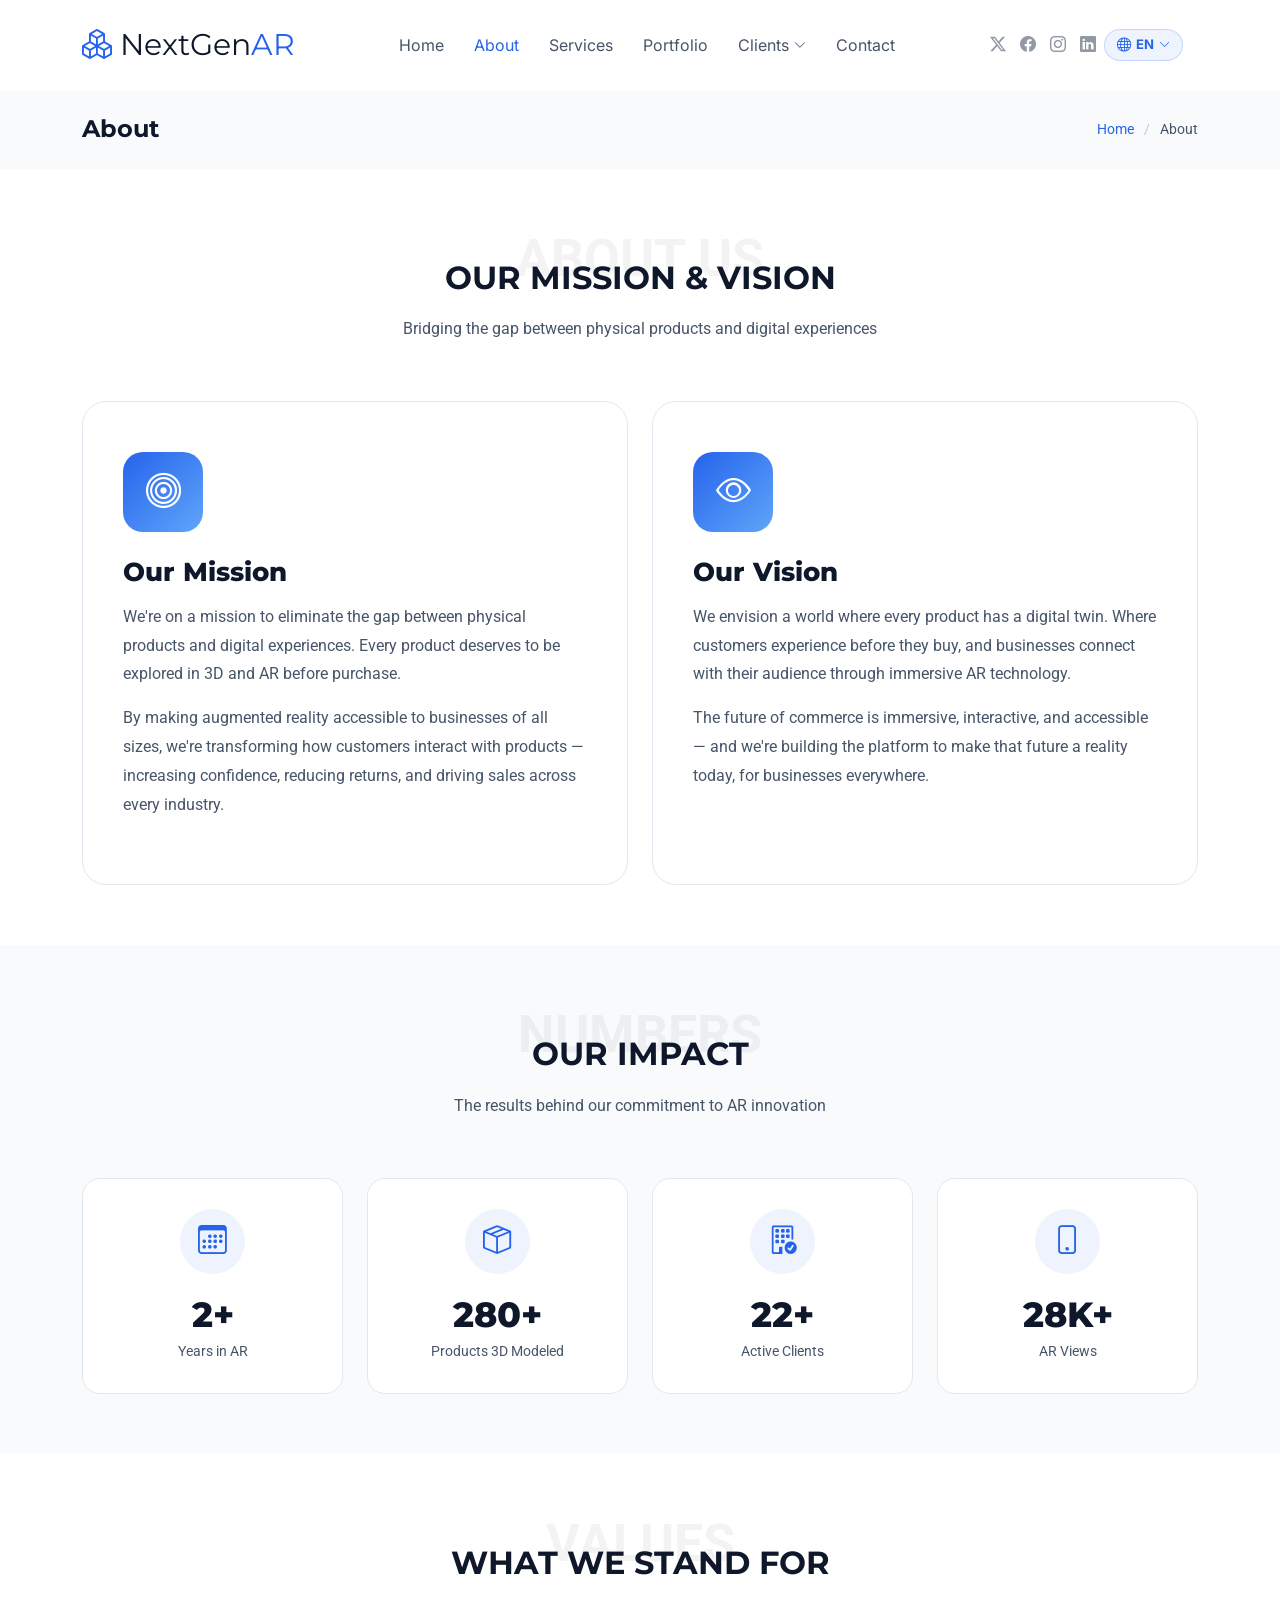
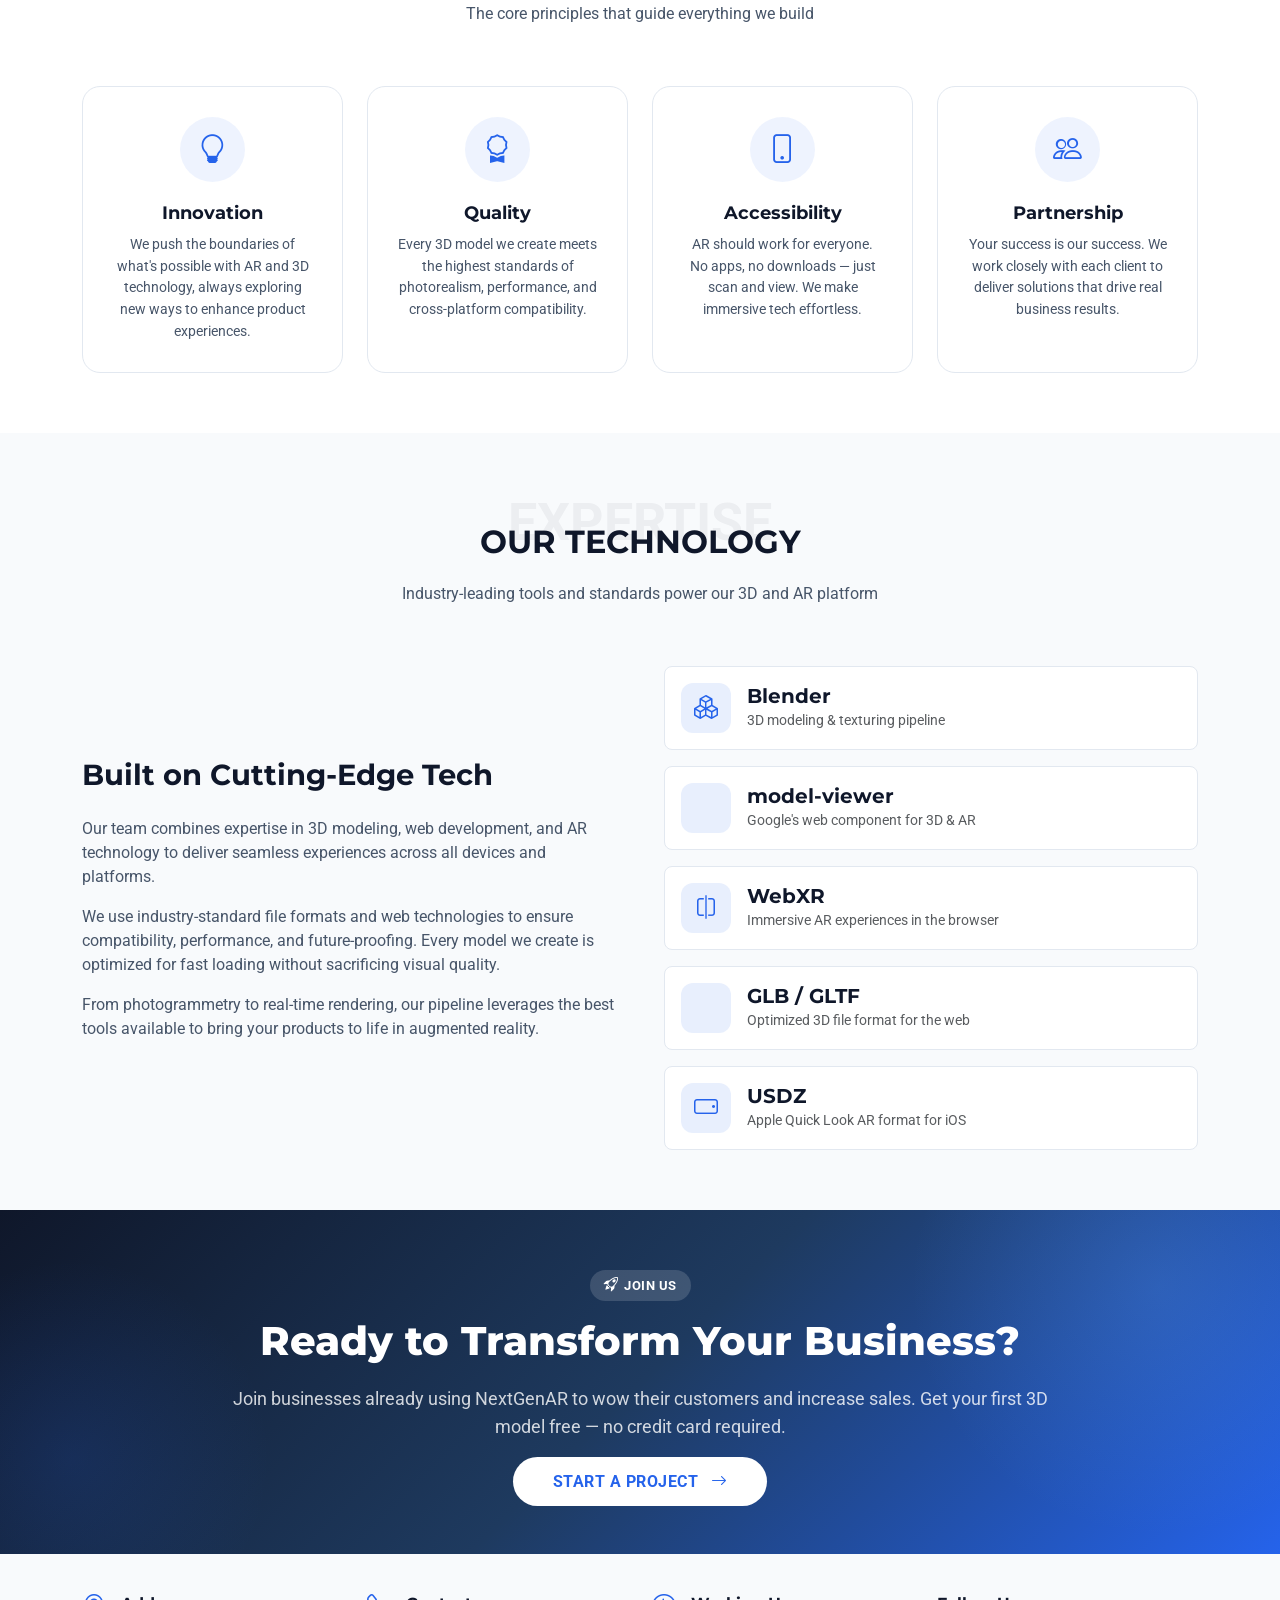
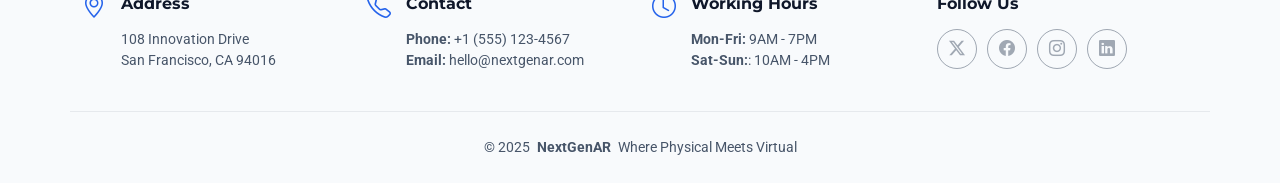
==== commit b7c9c0f7: "Restructure hero to two-column layout and rename Demo to Portfolio - Hero section: text on left, 3D " ====
--- a/about.html
+++ b/about.html
@@ -32,7 +32,7 @@
           <li><a href="index.html" data-i18n="nav.home">Home</a></li>
           <li><a href="about.html" class="active" data-i18n="nav.about">About</a></li>
           <li><a href="services.html" data-i18n="nav.services">Services</a></li>
-          <li><a href="demo.html" data-i18n="nav.demo">Demo</a></li>
+          <li><a href="demo.html" data-i18n="nav.demo">Portfolio</a></li>
           <li class="dropdown"><a href="#"><span data-i18n="nav.clients">Clients</span> <i class="bi bi-chevron-down toggle-dropdown"></i></a>
             <ul>
               <li><a href="clients/atlas-furniture.html"><i class="bi bi-shop me-2"></i>Atlas Furniture</a></li>
--- a/assets/css/main.css
+++ b/assets/css/main.css
@@ -359,7 +359,7 @@
 }
 
 [dir="rtl"] .hero-btns {
-  flex-direction: row-reverse;
+  justify-content: flex-end;
 }
 
 [dir="rtl"] .section-title {
@@ -962,7 +962,7 @@
 }
 
 .hero .hero-content {
-  margin-bottom: 4rem;
+  margin-bottom: 0;
 }
 
 .hero .hero-content h1 {
@@ -998,8 +998,6 @@
   color: color-mix(in srgb, var(--default-color), transparent 20%);
   line-height: 1.6;
   max-width: 600px;
-  margin-left: auto;
-  margin-right: auto;
 }
 
 @media (max-width: 768px) {
@@ -1011,7 +1009,7 @@
 .hero .hero-content .hero-btns {
   display: flex;
   gap: 1.5rem;
-  justify-content: center;
+  justify-content: flex-start;
   align-items: center;
 }
 
@@ -1210,6 +1208,7 @@
 
   .hero .hero-content {
     margin-bottom: 3rem;
+    text-align: center;
   }
 
   .hero .hero-content h1 {
@@ -1218,6 +1217,12 @@
 
   .hero .hero-content p {
     margin-bottom: 2rem;
+    margin-left: auto;
+    margin-right: auto;
+  }
+
+  .hero .hero-content .hero-btns {
+    justify-content: center;
   }
 
   .hero .hero-image-container {
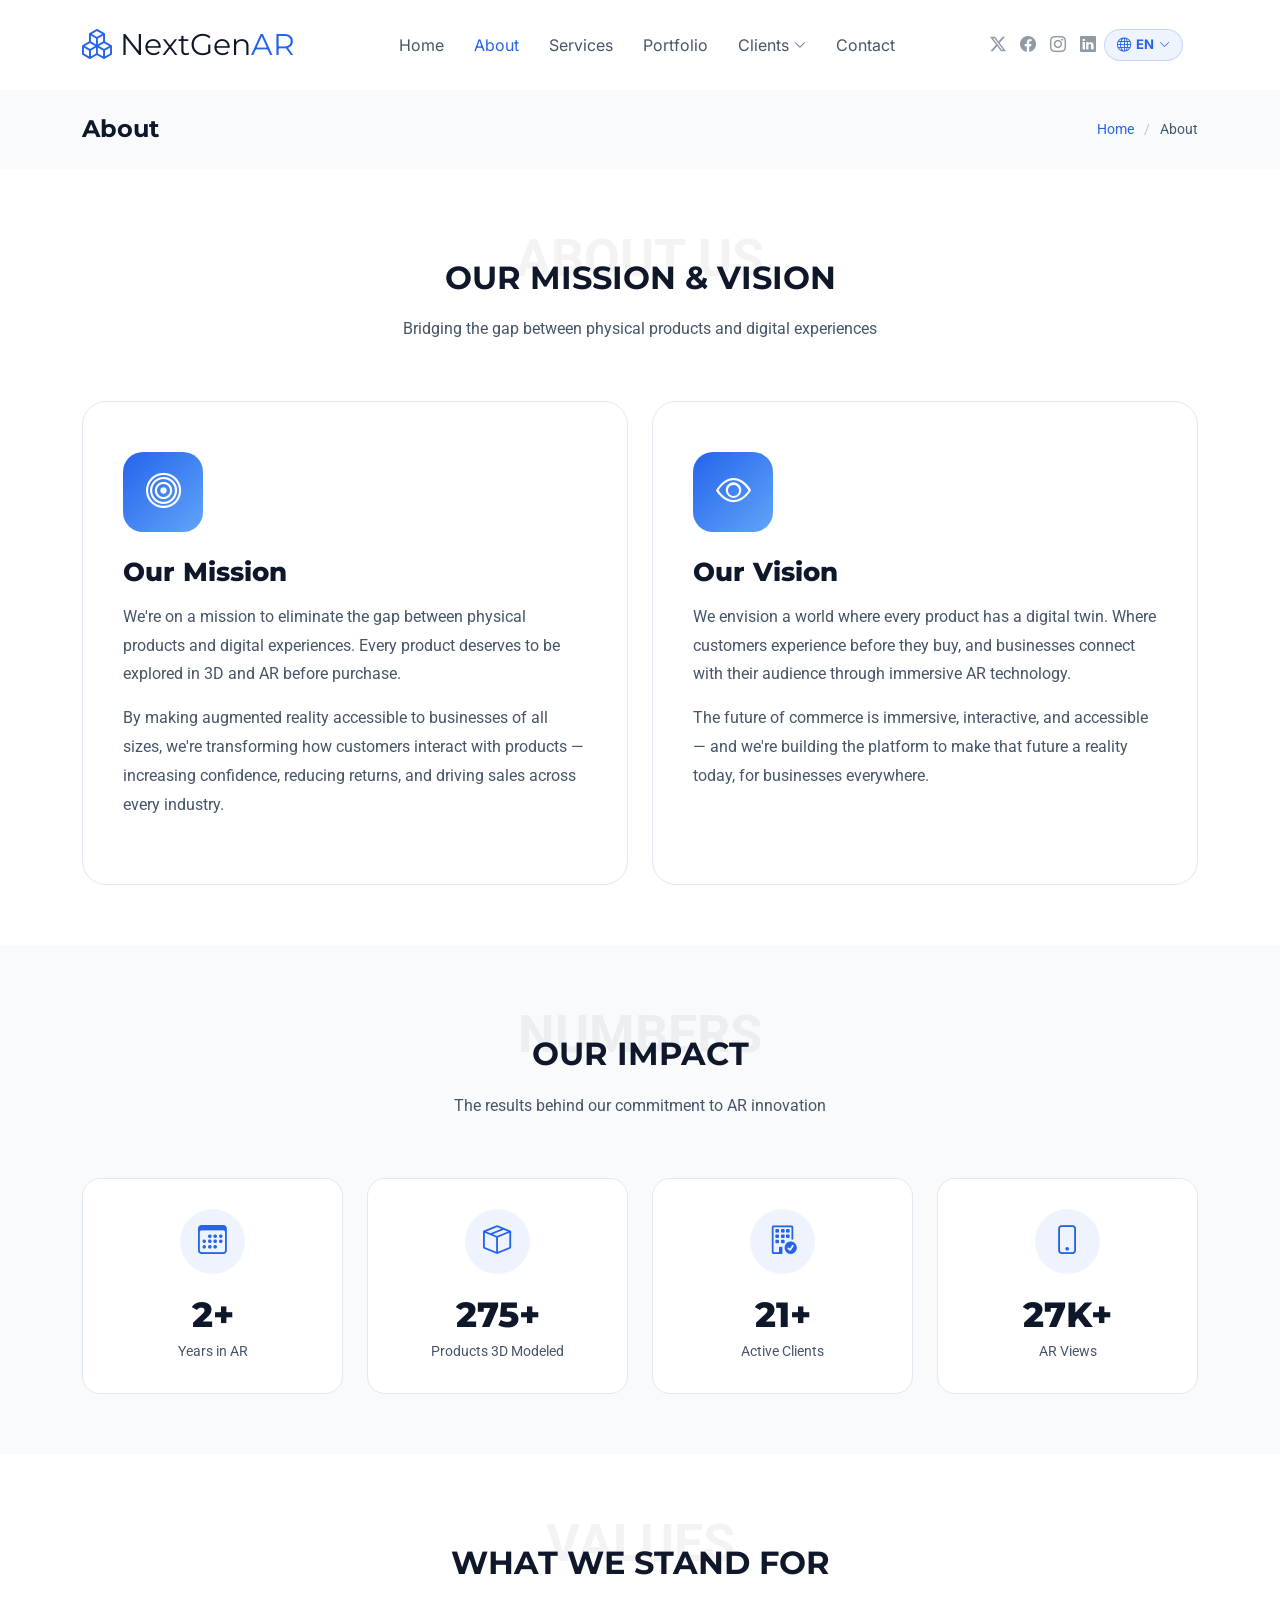
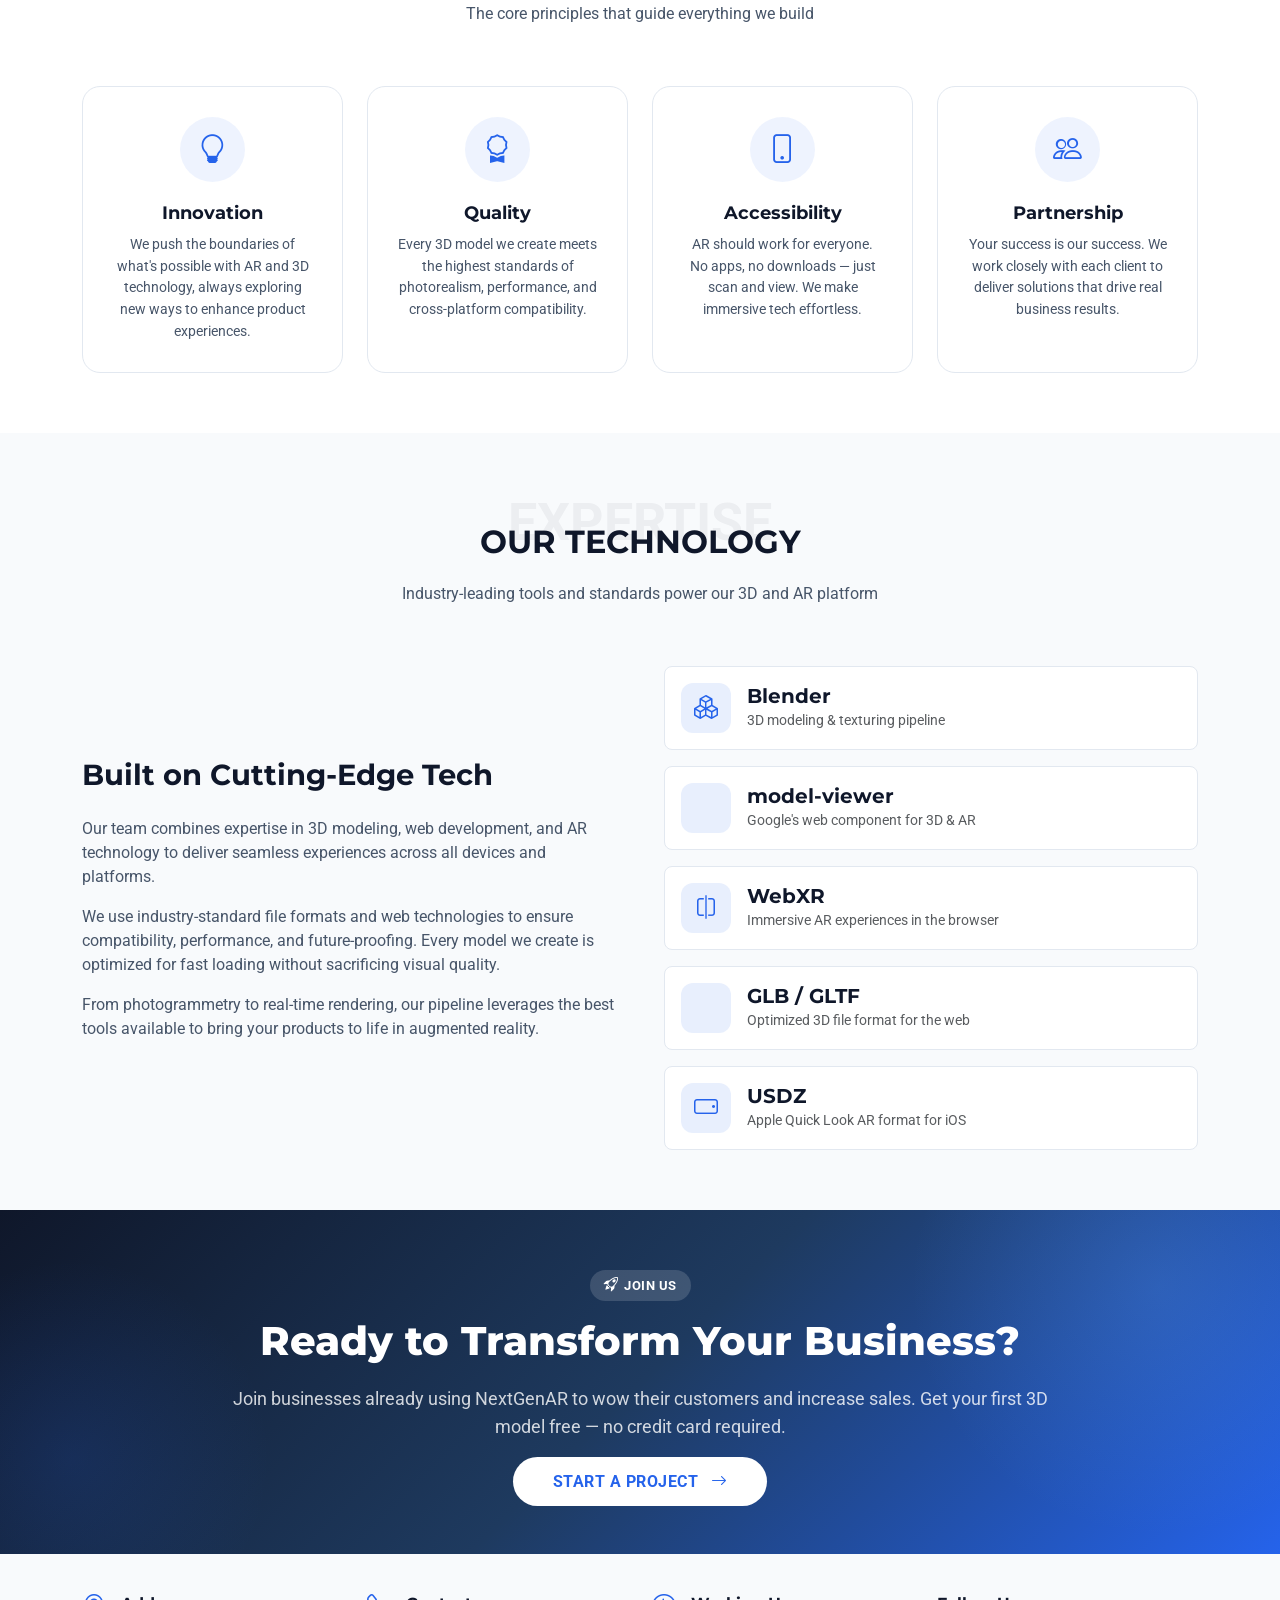
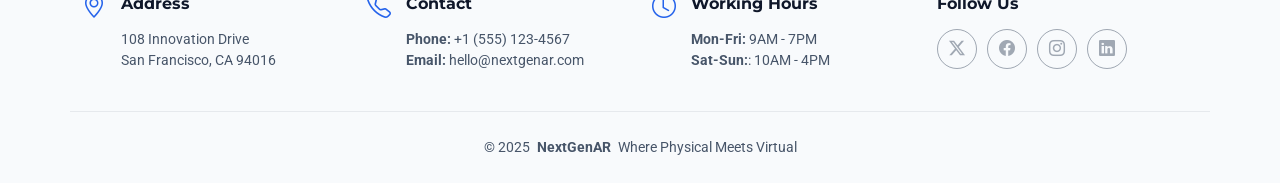
==== commit dd03f51f: "Portfolio page: display all models dynamically, rename demo to portfolio, remove SaaS - Created shar" ====
--- a/about.html
+++ b/about.html
@@ -5,7 +5,7 @@
   <meta content="width=device-width, initial-scale=1.0" name="viewport">
   <title>About — NextGenAR</title>
   <meta name="description" content="Learn about NextGenAR's mission to bridge physical products and digital experiences through 3D and AR technology.">
-  <meta name="keywords" content="3D visualization, augmented reality, WebAR, QR code AR, 3D product viewer, SaaS platform">
+  <meta name="keywords" content="3D visualization, augmented reality, WebAR, QR code AR, 3D product viewer">
 
   <link href="assets/img/favicon.png" rel="icon">
   <link href="assets/img/apple-touch-icon.png" rel="apple-touch-icon">
--- a/assets/css/main.css
+++ b/assets/css/main.css
@@ -3975,8 +3975,8 @@
   font-size: 1.2rem;
 }
 
-/* ---- Demo Page ---- */
-.demo-page .demo-viewer-card {
+/* ---- Portfolio Page ---- */
+.portfolio-page .portfolio-viewer-card {
   background: #fff;
   border: 1px solid #e2e8f0;
   border-radius: 24px;
@@ -3984,26 +3984,26 @@
   box-shadow: 0 30px 70px rgba(37, 99, 235, 0.08);
 }
 
-.demo-page .demo-viewer-card model-viewer {
+.portfolio-page .portfolio-viewer-card model-viewer {
   width: 100%;
   height: 550px;
   --poster-color: #f1f5f9;
 }
 
-.demo-page .demo-info-card {
+.portfolio-page .portfolio-info-card {
   background: #fff;
   border: 1px solid #e2e8f0;
   border-radius: 20px;
   padding: 30px;
 }
 
-.demo-page .demo-feature-list {
+.portfolio-page .portfolio-feature-list {
   list-style: none;
   padding: 0;
   margin: 20px 0 0 0;
 }
 
-.demo-page .demo-feature-list li {
+.portfolio-page .portfolio-feature-list li {
   display: flex;
   align-items: center;
   gap: 12px;
@@ -4012,13 +4012,47 @@
   font-size: 0.95rem;
 }
 
-.demo-page .demo-feature-list li:last-child {
+.portfolio-page .portfolio-feature-list li:last-child {
   border-bottom: none;
 }
 
-.demo-page .demo-feature-list li i {
+.portfolio-page .portfolio-feature-list li i {
   color: var(--accent-color);
   font-size: 1.2rem;
+}
+
+/* Portfolio grid cards */
+.portfolio-card-item {
+  background: #fff;
+  border: 1px solid #e2e8f0;
+  border-radius: 20px;
+  overflow: hidden;
+  cursor: pointer;
+  transition: all 0.3s ease;
+  box-shadow: 0 10px 30px rgba(37, 99, 235, 0.06);
+}
+
+.portfolio-card-item:hover {
+  transform: translateY(-5px);
+  box-shadow: 0 20px 50px rgba(37, 99, 235, 0.12);
+  border-color: var(--accent-color);
+}
+
+.portfolio-card-item.is-active {
+  border-color: var(--accent-color);
+  box-shadow: 0 0 0 3px color-mix(in srgb, var(--accent-color), transparent 75%);
+}
+
+.portfolio-card-item model-viewer {
+  width: 100%;
+  height: 280px;
+  --poster-color: #f1f5f9;
+  pointer-events: none;
+}
+
+.portfolio-card-info {
+  padding: 16px 20px;
+  text-align: center;
 }
 
 /* ---- Mission / Vision (About Page) ---- */
@@ -4231,8 +4265,12 @@
     height: 350px;
   }
 
-  .demo-page .demo-viewer-card model-viewer {
+  .portfolio-page .portfolio-viewer-card model-viewer {
     height: 350px;
+  }
+
+  .portfolio-card-item model-viewer {
+    height: 220px;
   }
 
   .product-grid {
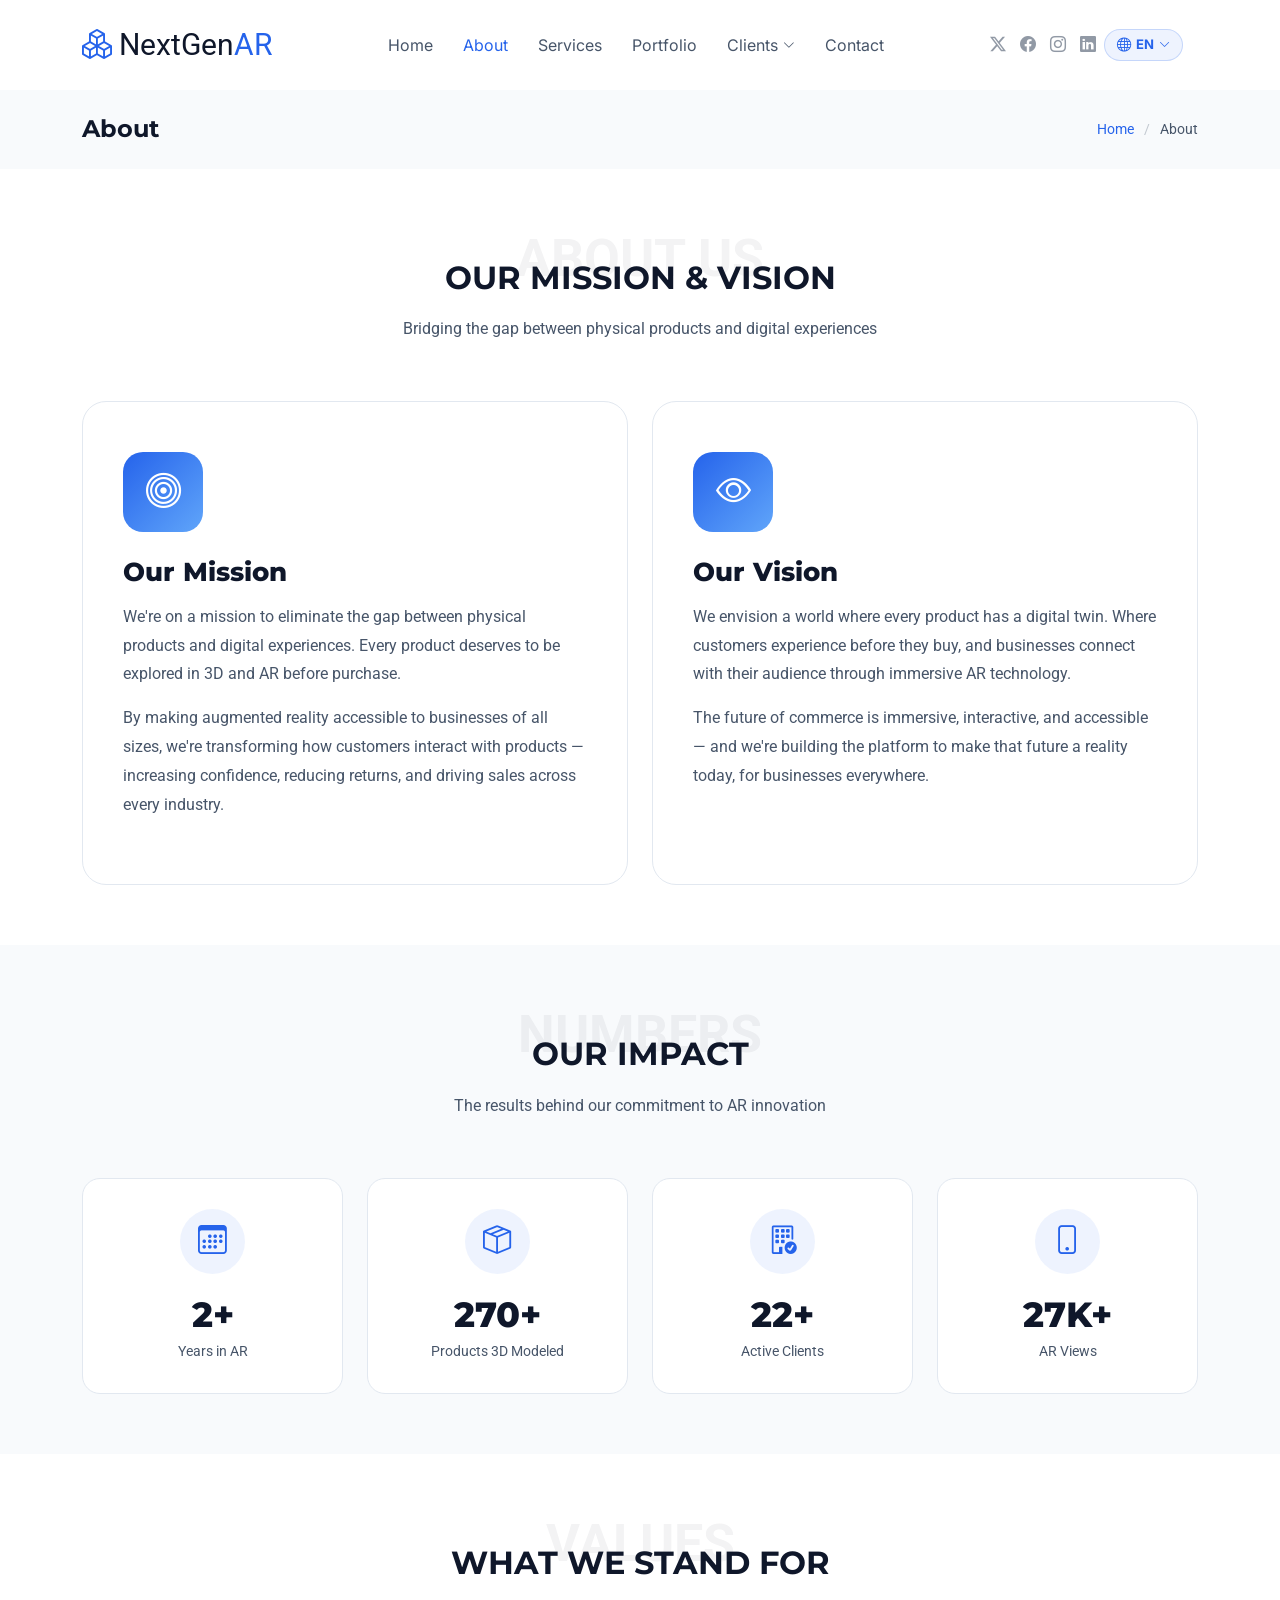
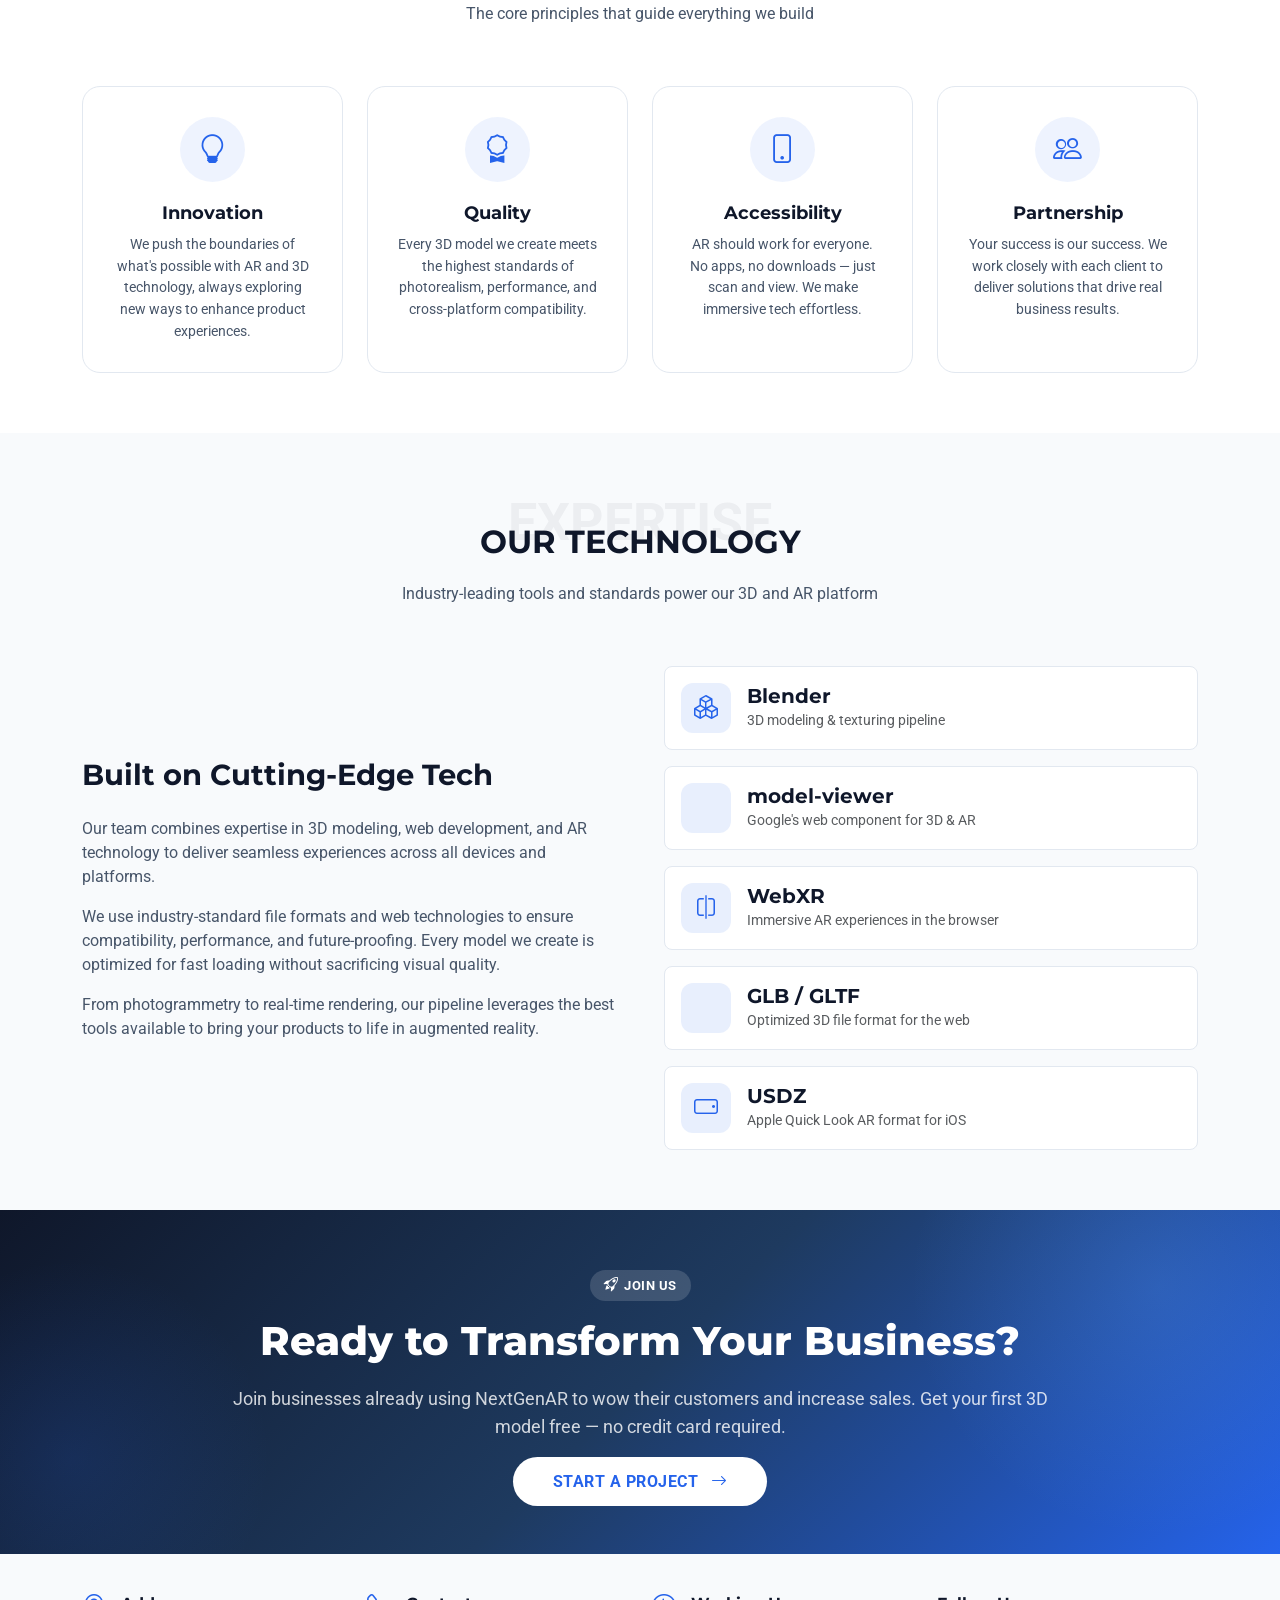
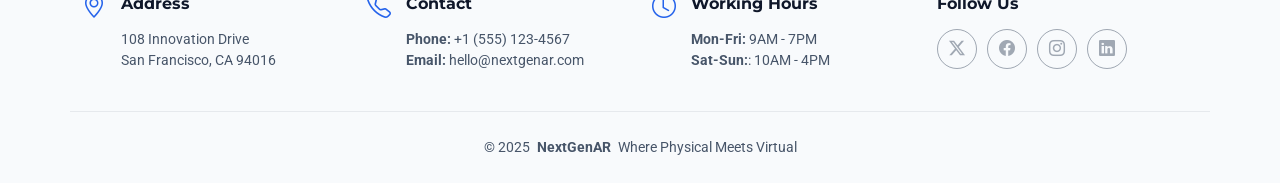
==== commit f410ead2: "Comprehensive technical SEO overhaul: semantic headings (h1 to span), canonical+hreflang, Open Graph" ====
--- a/about.html
+++ b/about.html
@@ -6,6 +6,30 @@
   <title>About — NextGenAR</title>
   <meta name="description" content="Learn about NextGenAR's mission to bridge physical products and digital experiences through 3D and AR technology.">
   <meta name="keywords" content="3D visualization, augmented reality, WebAR, QR code AR, 3D product viewer">
+
+  <!-- Canonical & Hreflang -->
+  <link rel="canonical" href="https://yourdomain.com/about.html">
+  <link rel="alternate" hreflang="en" href="https://yourdomain.com/about.html">
+  <link rel="alternate" hreflang="fr" href="https://yourdomain.com/about.html">
+  <link rel="alternate" hreflang="ar" href="https://yourdomain.com/about.html">
+  <link rel="alternate" hreflang="x-default" href="https://yourdomain.com/about.html">
+
+  <!-- Open Graph -->
+  <meta property="og:type" content="website">
+  <meta property="og:url" content="https://yourdomain.com/about.html">
+  <meta property="og:title" content="About — NextGenAR">
+  <meta property="og:description" content="Learn about NextGenAR's mission to bridge physical products and digital experiences through 3D and AR technology.">
+  <meta property="og:image" content="https://yourdomain.com/assets/img/og-image.webp">
+  <meta property="og:locale" content="en_US">
+  <meta property="og:locale:alternate" content="fr_FR">
+  <meta property="og:locale:alternate" content="ar_SA">
+  <meta property="og:site_name" content="NextGenAR">
+
+  <!-- Twitter Card -->
+  <meta name="twitter:card" content="summary_large_image">
+  <meta name="twitter:title" content="About — NextGenAR">
+  <meta name="twitter:description" content="Learn about NextGenAR's mission to bridge physical products and digital experiences through 3D and AR technology.">
+  <meta name="twitter:image" content="https://yourdomain.com/assets/img/og-image.webp">
 
   <link href="assets/img/favicon.png" rel="icon">
   <link href="assets/img/apple-touch-icon.png" rel="apple-touch-icon">
@@ -25,7 +49,7 @@
   <header id="header" class="header d-flex align-items-center sticky-top">
     <div class="container position-relative d-flex align-items-center justify-content-between">
       <a href="index.html" class="logo d-flex align-items-center me-auto me-xl-0">
-        <h1 class="sitename"><i class="bi bi-boxes text-primary"></i> NextGen<span class="text-primary">AR</span></h1>
+        <span class="sitename"><i class="bi bi-boxes text-primary"></i> NextGen<span class="text-primary">AR</span></span>
       </a>
       <nav id="navmenu" class="navmenu">
         <ul>
--- a/assets/css/main.css
+++ b/assets/css/main.css
@@ -198,6 +198,12 @@
   font-size: 0.85rem;
   margin-top: 4px;
   margin-bottom: 8px;
+  min-height: 1.2em;
+}
+
+.form-control.is-invalid {
+  border-color: #df1529 !important;
+  box-shadow: 0 0 0 4px rgba(223, 21, 41, 0.1) !important;
 }
 
 @keyframes php-email-form-loading {
@@ -231,7 +237,8 @@
   margin-right: 8px;
 }
 
-.header .logo h1 {
+.header .logo h1,
+.header .logo span.sitename {
   font-size: 30px;
   margin: 0;
   font-weight: 400;
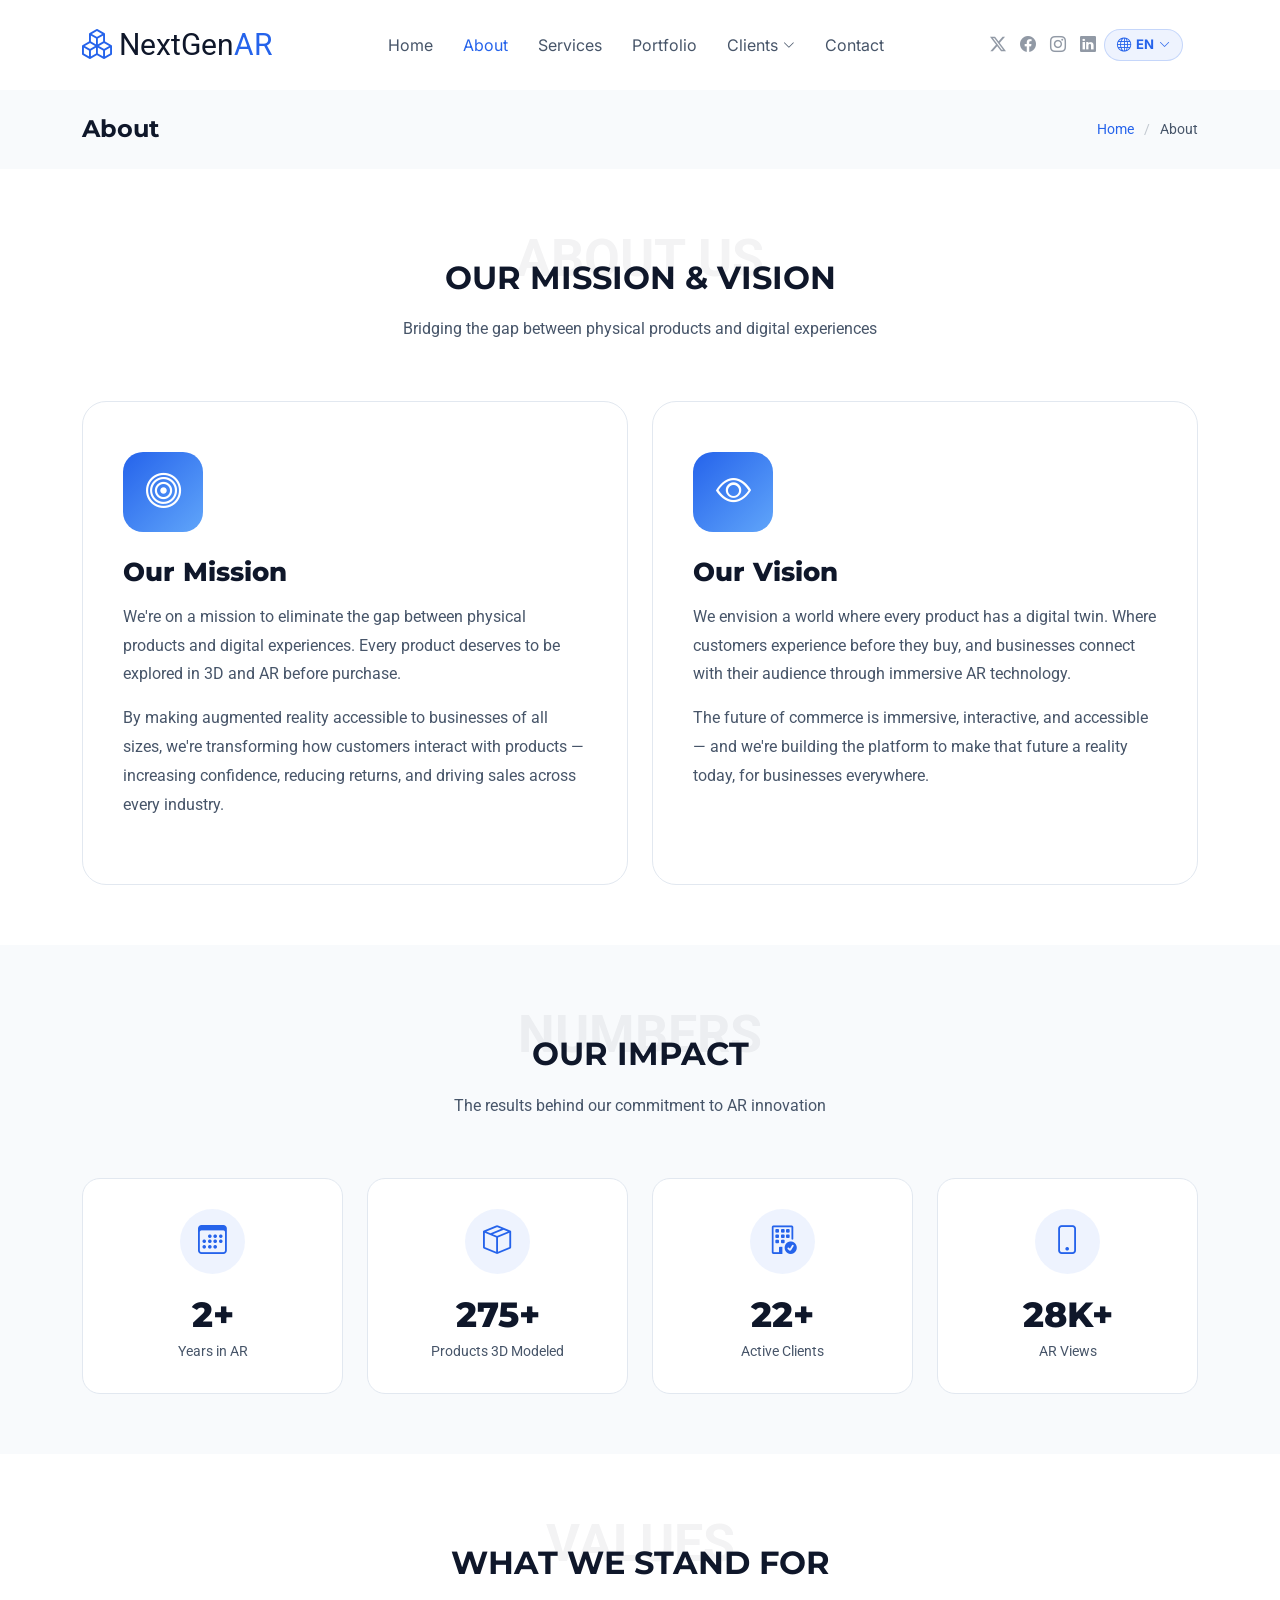
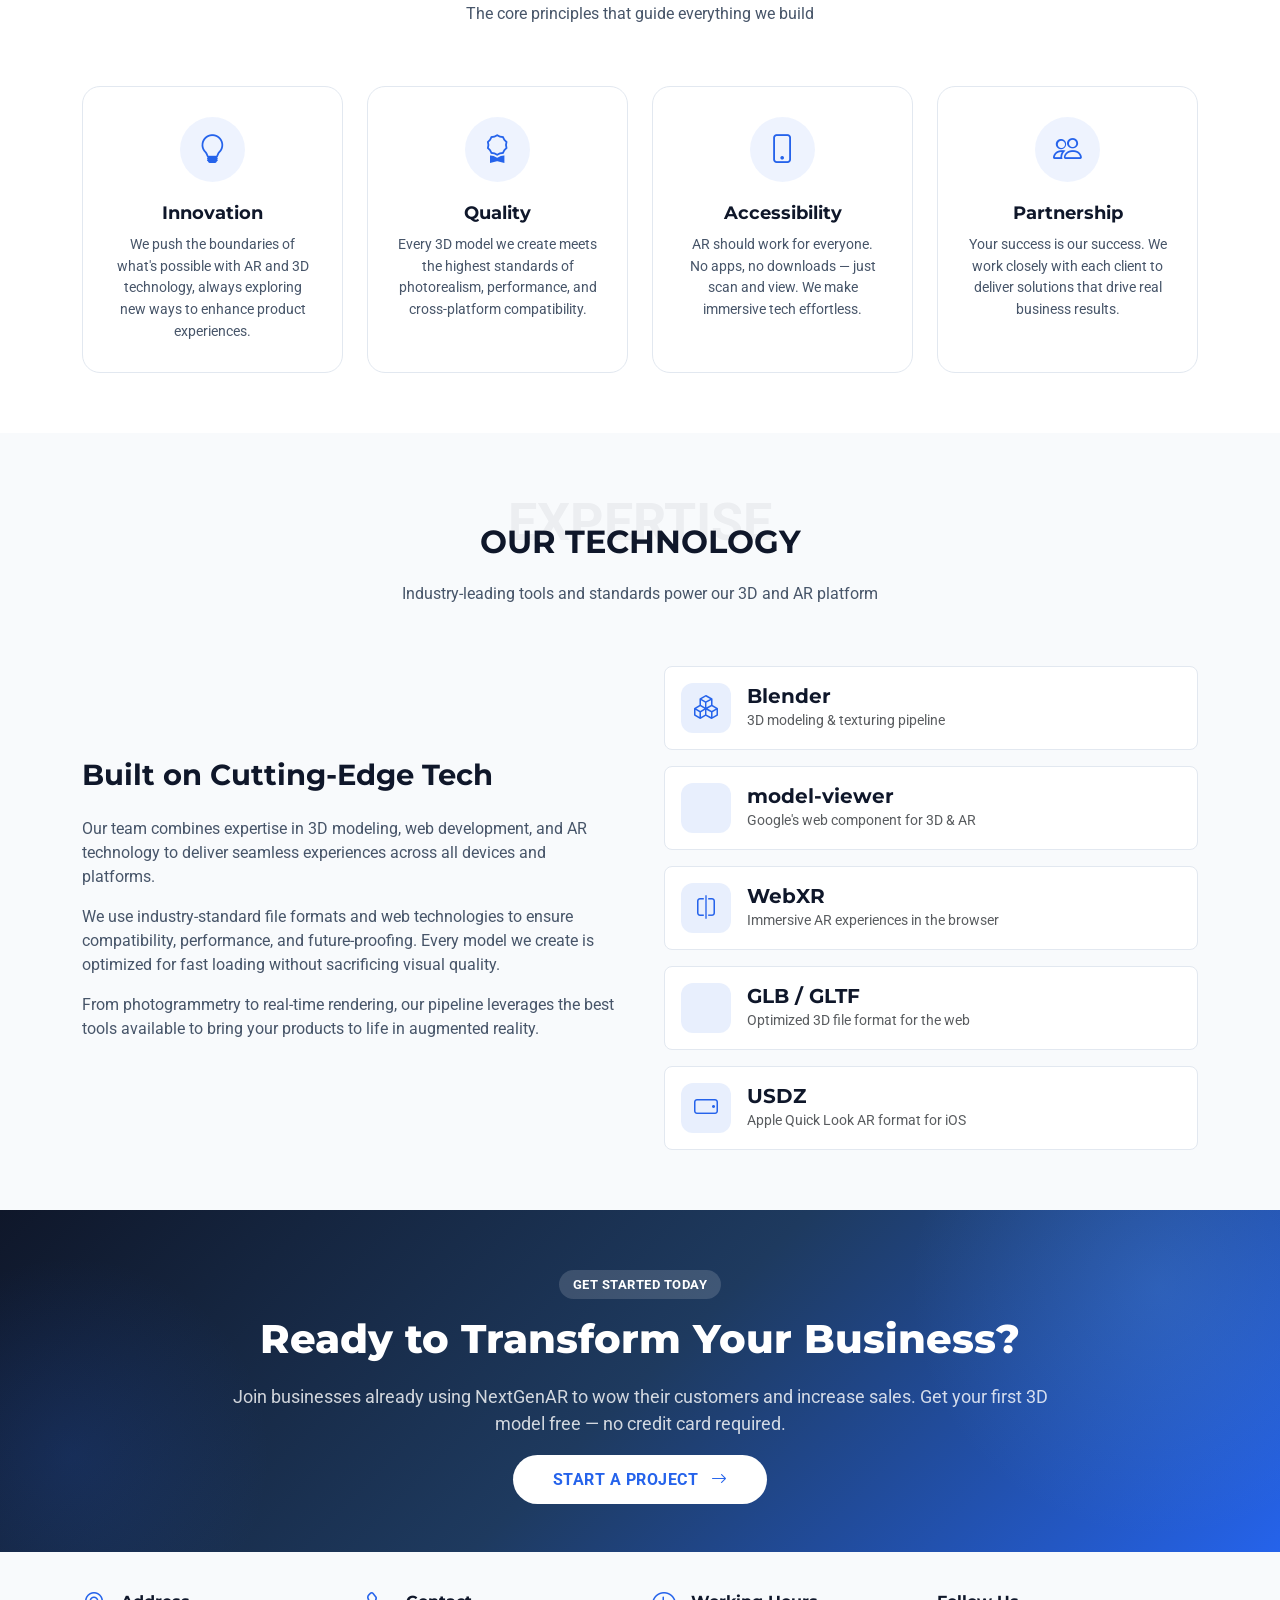
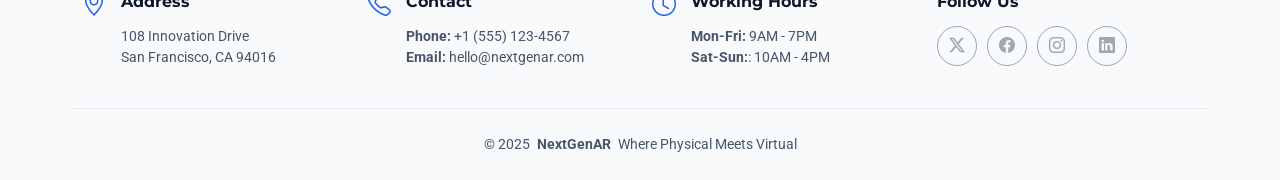
==== commit c9eb3265: "Fix i18n: add data-i18n attributes to all page content + full FR/AR translations for about, services" ====
--- a/about.html
+++ b/about.html
@@ -95,11 +95,11 @@
     <!-- Page Title -->
     <div class="page-title light-background">
       <div class="container d-lg-flex justify-content-between align-items-center">
-        <h1 class="mb-2 mb-lg-0">About</h1>
+        <h1 class="mb-2 mb-lg-0" data-i18n="about.page_title">About</h1>
         <nav class="breadcrumbs">
           <ol>
             <li><a href="index.html">Home</a></li>
-            <li class="current">About</li>
+            <li class="current" data-i18n="about.page_title">About</li>
           </ol>
         </nav>
       </div>
@@ -108,9 +108,9 @@
     <!-- Mission & Vision Section -->
     <section id="mission" class="section">
       <div class="container section-title" data-aos="fade-up">
-        <span class="description-title">About Us</span>
-        <h2>Our Mission &amp; Vision</h2>
-        <p>Bridging the gap between physical products and digital experiences</p>
+        <span class="description-title" data-i18n="about.mission_badge">About Us</span>
+        <h2 data-i18n="about.mission_title">Our Mission &amp; Vision</h2>
+        <p data-i18n="about.mission_desc">Bridging the gap between physical products and digital experiences</p>
       </div>
 
       <div class="container" data-aos="fade-up" data-aos-delay="100">
@@ -120,9 +120,9 @@
               <div class="mission-icon">
                 <i class="bi bi-bullseye"></i>
               </div>
-              <h3>Our Mission</h3>
-              <p>We're on a mission to eliminate the gap between physical products and digital experiences. Every product deserves to be explored in 3D and AR before purchase.</p>
-              <p>By making augmented reality accessible to businesses of all sizes, we're transforming how customers interact with products — increasing confidence, reducing returns, and driving sales across every industry.</p>
+              <h3 data-i18n="about.mission_h3">Our Mission</h3>
+              <p data-i18n="about.mission_p1">We're on a mission to eliminate the gap between physical products and digital experiences. Every product deserves to be explored in 3D and AR before purchase.</p>
+              <p data-i18n="about.mission_p2">By making augmented reality accessible to businesses of all sizes, we're transforming how customers interact with products — increasing confidence, reducing returns, and driving sales across every industry.</p>
             </div>
           </div>
 
@@ -131,9 +131,9 @@
               <div class="mission-icon">
                 <i class="bi bi-eye"></i>
               </div>
-              <h3>Our Vision</h3>
-              <p>We envision a world where every product has a digital twin. Where customers experience before they buy, and businesses connect with their audience through immersive AR technology.</p>
-              <p>The future of commerce is immersive, interactive, and accessible — and we're building the platform to make that future a reality today, for businesses everywhere.</p>
+              <h3 data-i18n="about.vision_h3">Our Vision</h3>
+              <p data-i18n="about.vision_p1">We envision a world where every product has a digital twin. Where customers experience before they buy, and businesses connect with their audience through immersive AR technology.</p>
+              <p data-i18n="about.vision_p2">The future of commerce is immersive, interactive, and accessible — and we're building the platform to make that future a reality today, for businesses everywhere.</p>
             </div>
           </div>
         </div>
@@ -143,9 +143,9 @@
     <!-- Stats Section -->
     <section id="stats" class="section light-background">
       <div class="container section-title" data-aos="fade-up">
-        <span class="description-title">Numbers</span>
-        <h2>Our Impact</h2>
-        <p>The results behind our commitment to AR innovation</p>
+        <span class="description-title" data-i18n="about.stats_badge">Numbers</span>
+        <h2 data-i18n="about.stats_title">Our Impact</h2>
+        <p data-i18n="about.stats_desc">The results behind our commitment to AR innovation</p>
       </div>
 
       <div class="container" data-aos="fade-up" data-aos-delay="100">
@@ -154,7 +154,7 @@
             <div class="value-card">
               <div class="value-icon"><i class="bi bi-calendar3"></i></div>
               <h4 style="font-size: 2.2rem; font-weight: 800; color: var(--heading-color); margin-bottom: 5px;"><span data-purecounter-start="0" data-purecounter-end="3" data-purecounter-duration="1" class="purecounter"></span>+</h4>
-              <p>Years in AR</p>
+              <p data-i18n="about.stat1">Years in AR</p>
             </div>
           </div>
 
@@ -162,7 +162,7 @@
             <div class="value-card">
               <div class="value-icon"><i class="bi bi-box-seam"></i></div>
               <h4 style="font-size: 2.2rem; font-weight: 800; color: var(--heading-color); margin-bottom: 5px;"><span data-purecounter-start="0" data-purecounter-end="500" data-purecounter-duration="1" class="purecounter"></span>+</h4>
-              <p>Products 3D Modeled</p>
+              <p data-i18n="about.stat2">Products 3D Modeled</p>
             </div>
           </div>
 
@@ -170,7 +170,7 @@
             <div class="value-card">
               <div class="value-icon"><i class="bi bi-building-check"></i></div>
               <h4 style="font-size: 2.2rem; font-weight: 800; color: var(--heading-color); margin-bottom: 5px;"><span data-purecounter-start="0" data-purecounter-end="40" data-purecounter-duration="1" class="purecounter"></span>+</h4>
-              <p>Active Clients</p>
+              <p data-i18n="about.stat3">Active Clients</p>
             </div>
           </div>
 
@@ -178,7 +178,7 @@
             <div class="value-card">
               <div class="value-icon"><i class="bi bi-phone"></i></div>
               <h4 style="font-size: 2.2rem; font-weight: 800; color: var(--heading-color); margin-bottom: 5px;"><span data-purecounter-start="0" data-purecounter-end="50" data-purecounter-duration="1" class="purecounter"></span>K+</h4>
-              <p>AR Views</p>
+              <p data-i18n="about.stat4">AR Views</p>
             </div>
           </div>
         </div>
@@ -188,9 +188,9 @@
     <!-- Values Section -->
     <section id="values" class="section">
       <div class="container section-title" data-aos="fade-up">
-        <span class="description-title">Values</span>
-        <h2>What We Stand For</h2>
-        <p>The core principles that guide everything we build</p>
+        <span class="description-title" data-i18n="about.values_badge">Values</span>
+        <h2 data-i18n="about.values_title">What We Stand For</h2>
+        <p data-i18n="about.values_desc">The core principles that guide everything we build</p>
       </div>
 
       <div class="container" data-aos="fade-up" data-aos-delay="100">
@@ -198,32 +198,32 @@
           <div class="col-lg-3 col-md-6" data-aos="fade-up" data-aos-delay="100">
             <div class="value-card">
               <div class="value-icon"><i class="bi bi-lightbulb"></i></div>
-              <h4>Innovation</h4>
-              <p>We push the boundaries of what's possible with AR and 3D technology, always exploring new ways to enhance product experiences.</p>
+              <h4 data-i18n="about.value1">Innovation</h4>
+              <p data-i18n="about.value1_desc">We push the boundaries of what's possible with AR and 3D technology, always exploring new ways to enhance product experiences.</p>
             </div>
           </div>
 
           <div class="col-lg-3 col-md-6" data-aos="fade-up" data-aos-delay="200">
             <div class="value-card">
               <div class="value-icon"><i class="bi bi-award"></i></div>
-              <h4>Quality</h4>
-              <p>Every 3D model we create meets the highest standards of photorealism, performance, and cross-platform compatibility.</p>
+              <h4 data-i18n="about.value2">Quality</h4>
+              <p data-i18n="about.value2_desc">Every 3D model we create meets the highest standards of photorealism, performance, and cross-platform compatibility.</p>
             </div>
           </div>
 
           <div class="col-lg-3 col-md-6" data-aos="fade-up" data-aos-delay="300">
             <div class="value-card">
               <div class="value-icon"><i class="bi bi-phone"></i></div>
-              <h4>Accessibility</h4>
-              <p>AR should work for everyone. No apps, no downloads — just scan and view. We make immersive tech effortless.</p>
+              <h4 data-i18n="about.value3">Accessibility</h4>
+              <p data-i18n="about.value3_desc">AR should work for everyone. No apps, no downloads — just scan and view. We make immersive tech effortless.</p>
             </div>
           </div>
 
           <div class="col-lg-3 col-md-6" data-aos="fade-up" data-aos-delay="400">
             <div class="value-card">
               <div class="value-icon"><i class="bi bi-people"></i></div>
-              <h4>Partnership</h4>
-              <p>Your success is our success. We work closely with each client to deliver solutions that drive real business results.</p>
+              <h4 data-i18n="about.value4">Partnership</h4>
+              <p data-i18n="about.value4_desc">Your success is our success. We work closely with each client to deliver solutions that drive real business results.</p>
             </div>
           </div>
         </div>
@@ -233,18 +233,18 @@
     <!-- Technology Section -->
     <section id="technology" class="section light-background">
       <div class="container section-title" data-aos="fade-up">
-        <span class="description-title">Expertise</span>
-        <h2>Our Technology</h2>
-        <p>Industry-leading tools and standards power our 3D and AR platform</p>
+        <span class="description-title" data-i18n="about.tech_badge">Expertise</span>
+        <h2 data-i18n="about.tech_title">Our Technology</h2>
+        <p data-i18n="about.tech_desc">Industry-leading tools and standards power our 3D and AR platform</p>
       </div>
 
       <div class="container" data-aos="fade-up" data-aos-delay="100">
         <div class="row g-5 align-items-center">
           <div class="col-lg-6" data-aos="fade-right" data-aos-delay="200">
-            <h3 style="font-size: 1.8rem; font-weight: 700; margin-bottom: 1.5rem;">Built on Cutting-Edge Tech</h3>
-            <p class="mb-3">Our team combines expertise in 3D modeling, web development, and AR technology to deliver seamless experiences across all devices and platforms.</p>
-            <p class="mb-3">We use industry-standard file formats and web technologies to ensure compatibility, performance, and future-proofing. Every model we create is optimized for fast loading without sacrificing visual quality.</p>
-            <p>From photogrammetry to real-time rendering, our pipeline leverages the best tools available to bring your products to life in augmented reality.</p>
+            <h3 style="font-size: 1.8rem; font-weight: 700; margin-bottom: 1.5rem;" data-i18n="about.tech_h3">Built on Cutting-Edge Tech</h3>
+            <p class="mb-3" data-i18n="about.tech_p1">Our team combines expertise in 3D modeling, web development, and AR technology to deliver seamless experiences across all devices and platforms.</p>
+            <p class="mb-3" data-i18n="about.tech_p2">We use industry-standard file formats and web technologies to ensure compatibility, performance, and future-proofing. Every model we create is optimized for fast loading without sacrificing visual quality.</p>
+            <p data-i18n="about.tech_p3">From photogrammetry to real-time rendering, our pipeline leverages the best tools available to bring your products to life in augmented reality.</p>
           </div>
 
           <div class="col-lg-6" data-aos="fade-left" data-aos-delay="300">
@@ -319,10 +319,10 @@
       <div class="container">
         <div class="row justify-content-center text-center">
           <div class="col-lg-9 cta-content" data-aos="fade-up">
-            <span class="badge-ar mb-3" style="background:rgba(255,255,255,0.15); color:#fff;"><i class="bi bi-rocket-takeoff"></i> Join Us</span>
-            <h2>Ready to Transform Your Business?</h2>
-            <p>Join businesses already using NextGenAR to wow their customers and increase sales. Get your first 3D model free — no credit card required.</p>
-            <a href="contact.html" class="btn-cta">Start a Project <i class="bi bi-arrow-right ms-2"></i></a>
+            <span class="badge-ar mb-3" data-i18n="cta.badge" style="background:rgba(255,255,255,0.15); color:#fff;"><i class="bi bi-rocket-takeoff"></i> Join Us</span>
+            <h2 data-i18n="cta.title">Ready to Transform Your Business?</h2>
+            <p data-i18n="cta.desc">Join businesses already using NextGenAR to wow their customers and increase sales. Get your first 3D model free — no credit card required.</p>
+            <a href="contact.html" class="btn-cta"><span data-i18n="cta.btn">Start a Project</span> <i class="bi bi-arrow-right ms-2"></i></a>
           </div>
         </div>
       </div>
